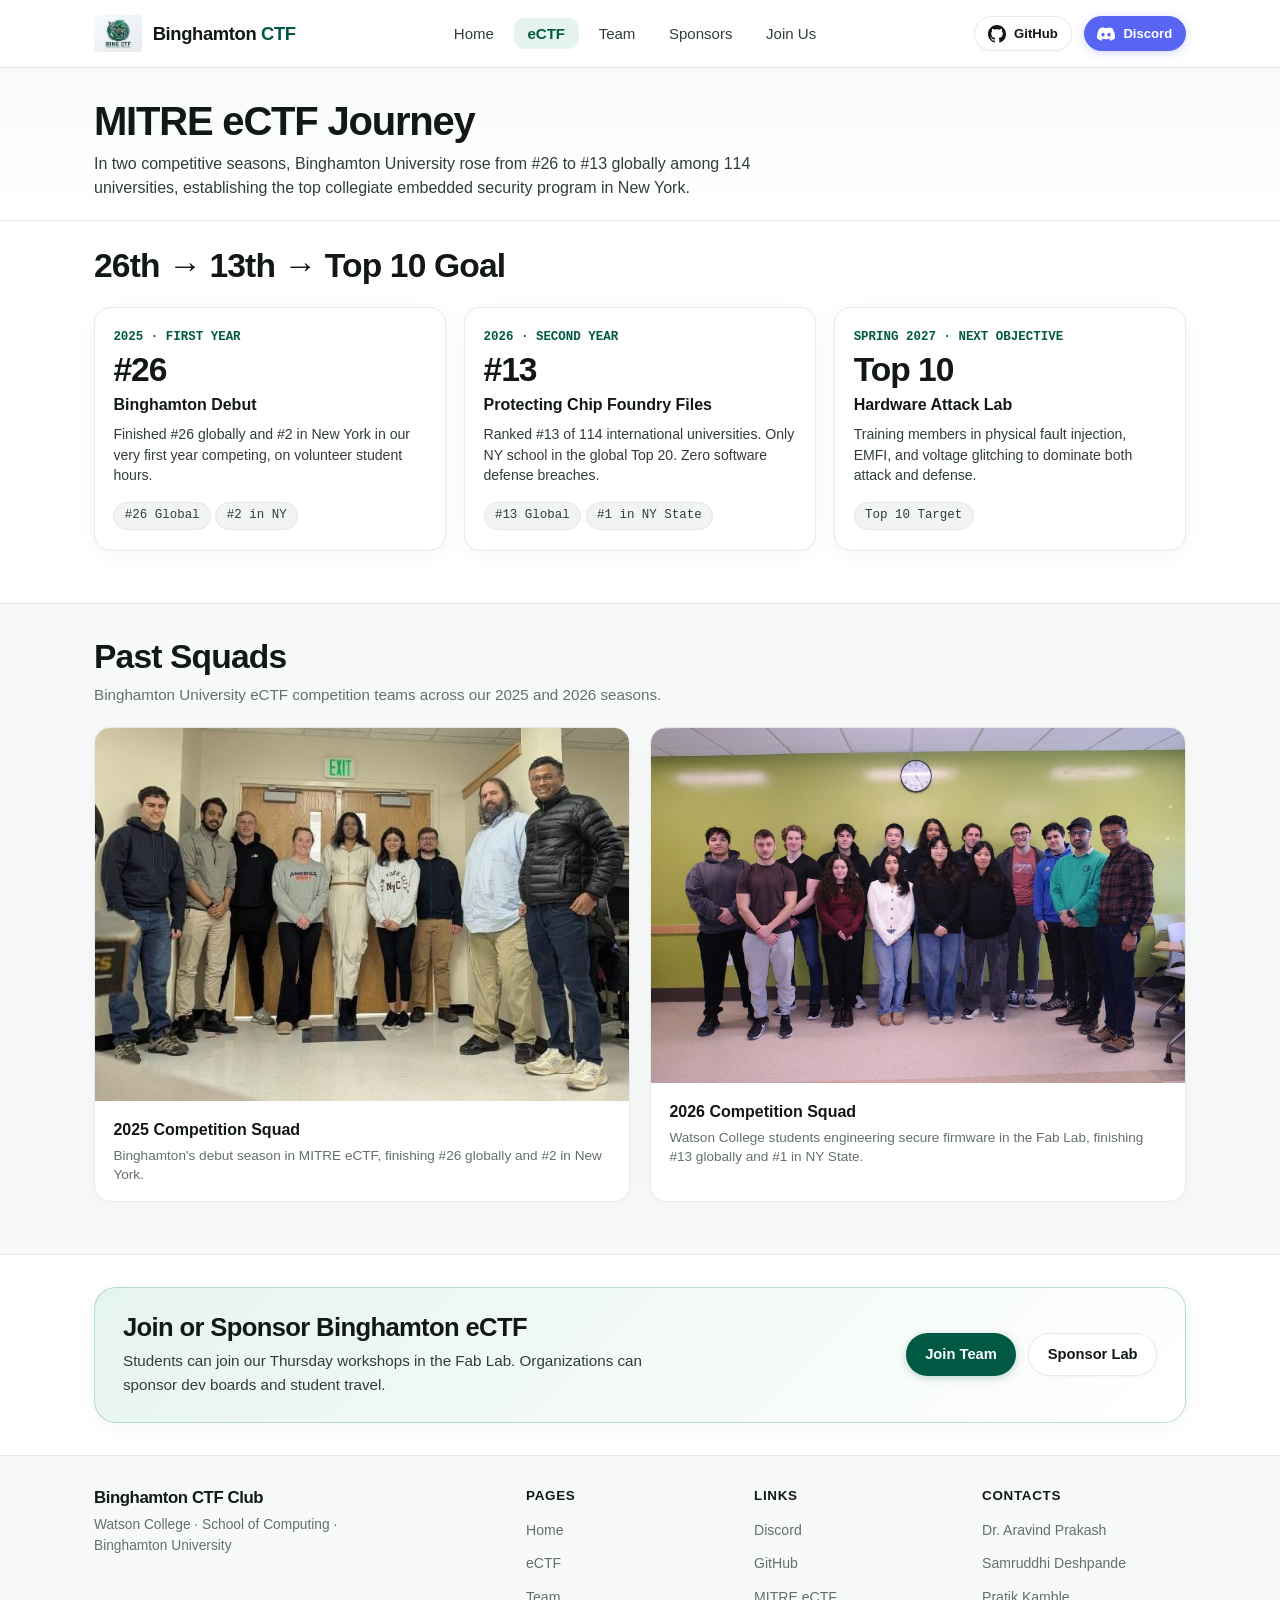
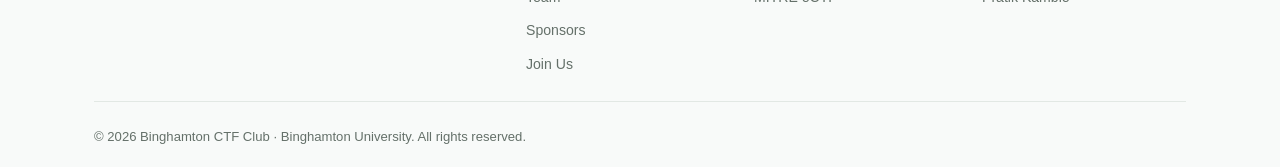
==== ectf.html @ 1cdfc24a "Refine mobile layout, unify neutral grey pill tags, highlight hero logo border, and remove highlight" ====
<!DOCTYPE html>
<html lang="en">
<head>
  <meta charset="UTF-8">
  <meta name="viewport" content="width=device-width, initial-scale=1.0, viewport-fit=cover">
  <title>eCTF Journey | Binghamton CTF Club</title>
  <meta name="description" content="Binghamton University's MITRE eCTF journey. Ranked #13 globally among 114 universities and #1 in NY State.">
  <meta name="keywords" content="eCTF, MITRE eCTF, Binghamton University, embedded security, hardware hacking, fault injection, Watson College">

  <!-- Open Graph -->
  <meta property="og:title" content="eCTF Journey | Binghamton CTF Club">
  <meta property="og:description" content="Ranked #13 globally among 114 universities in MITRE eCTF 2026. Hardware security, fault injection, and firmware defense.">
  <meta property="og:type" content="website">
  <meta property="og:url" content="https://bing-ctf.github.io/ectf.html">
  <meta property="og:image" content="https://bing-ctf.github.io/assets/images/ectf-team-2026.jpg">

  <!-- Favicon & Styles -->
  <link rel="icon" type="image/png" href="assets/images/logo.png">
  <link rel="stylesheet" href="assets/css/style.css">
  <link rel="stylesheet" href="assets/css/ectf.css">
</head>
<body>

  <!-- Navigation Header -->
  <header class="site-header" role="banner">
    <div class="container header-container">
      <a href="index.html" class="brand-link" aria-label="Binghamton CTF Club Home">
        <img src="assets/images/logo.png" alt="Binghamton CTF Logo" class="brand-logo">
        <span>Binghamton <span style="color:var(--bing-green)">CTF</span></span>
      </a>

      <nav aria-label="Main Navigation">
        <ul class="nav-links">
          <li><a href="index.html" class="nav-link">Home</a></li>
          <li><a href="ectf.html" class="nav-link active">eCTF</a></li>
          <li><a href="team.html" class="nav-link">Team</a></li>
          <li><a href="sponsors.html" class="nav-link">Sponsors</a></li>
          <li><a href="join.html" class="nav-link">Join Us</a></li>
        </ul>
      </nav>

      <div class="header-actions">
        <a href="https://github.com/bing-ctf" target="_blank" rel="noopener noreferrer" class="btn btn-secondary btn-sm" aria-label="GitHub Organization">
          <svg viewBox="0 0 16 16" fill="currentColor" aria-hidden="true"><path d="M8 0C3.58 0 0 3.58 0 8c0 3.54 2.29 6.53 5.47 7.59.4.07.55-.17.55-.38 0-.19-.01-.82-.01-1.49-2.01.37-2.53-.49-2.69-.94-.09-.23-.48-.94-.82-1.13-.28-.15-.68-.52-.01-.53.63-.01 1.08.58 1.23.82.72 1.21 1.87.87 2.33.66.07-.52.28-.87.51-1.07-1.78-.2-3.64-.89-3.64-3.95 0-.87.31-1.59.82-2.15-.08-.2-.36-1.02.08-2.12 0 0 .67-.21 2.2.82.64-.18 1.32-.27 2-.27.68 0 1.36.09 2 .27 1.53-1.04 2.2-.82 2.2-.82.44 1.1.16 1.92.08 2.12.51.56.82 1.27.82 2.15 0 3.07-1.87 3.75-3.65 3.95.29.25.54.73.54 1.48 0 1.07-.01 1.93-.01 2.2 0 .21.15.46.55.38A8.012 8.012 0 0 0 16 8c0-4.42-3.58-8-8-8z"/></svg>
          <span class="desktop-only">GitHub</span>
        </a>

        <a href="https://discord.gg/Rn5ER6Tw" target="_blank" rel="noopener noreferrer" class="btn btn-discord btn-sm">
          <svg viewBox="0 0 16 16" fill="currentColor" aria-hidden="true"><path d="M13.545 2.907a13.227 13.227 0 0 0-3.257-1.011.05.05 0 0 0-.052.025c-.141.25-.297.577-.406.833a12.19 12.19 0 0 0-3.658 0 8.258 8.258 0 0 0-.412-.833.051.051 0 0 0-.052-.025c-1.125.194-2.22.534-3.257 1.011a.041.041 0 0 0-.021.018C.356 6.024-.213 9.047.066 12.032c.001.014.01.028.021.037a13.276 13.276 0 0 0 3.995 2.02.05.05 0 0 0 .056-.019c.308-.42.582-.863.818-1.329a.05.05 0 0 0-.01-.059.051.051 0 0 0-.018-.011 8.875 8.875 0 0 1-1.248-.595.05.05 0 0 1-.02-.066.051.051 0 0 1 .015-.019c.084-.063.168-.129.248-.195a.05.05 0 0 1 .051-.007c2.619 1.196 5.454 1.196 8.041 0a.052.052 0 0 1 .053.007c.08.066.164.132.248.195a.051.051 0 0 1-.004.085 8.254 8.254 0 0 1-1.249.594.05.05 0 0 0-.03.03.052.052 0 0 0 .003.041c.24.465.515.909.817 1.329a.05.05 0 0 0 .056.019 13.235 13.235 0 0 0 4.001-2.02.049.049 0 0 0 .021-.037c.334-3.451-.559-6.449-2.366-9.106a.034.034 0 0 0-.02-.019Zm-8.198 7.307c-.789 0-1.438-.724-1.438-1.612 0-.889.637-1.613 1.438-1.613.807 0 1.45.73 1.438 1.613 0 .888-.637 1.612-1.438 1.612Zm5.316 0c-.788 0-1.438-.724-1.438-1.612 0-.889.637-1.613 1.438-1.613.807 0 1.451.73 1.438 1.613 0 .888-.631 1.612-1.438 1.612Z"/></svg>
          <span>Discord</span>
        </a>

        <button type="button" class="mobile-menu-btn" aria-label="Open menu" aria-expanded="false">
          <svg viewBox="0 0 24 24" fill="none" stroke="currentColor" stroke-width="2"><line x1="3" y1="12" x2="21" y2="12"></line><line x1="3" y1="6" x2="21" y2="6"></line><line x1="3" y1="18" x2="21" y2="18"></line></svg>
        </button>
      </div>
    </div>
  </header>

  <!-- Mobile Drawer -->
  <div class="mobile-drawer" role="dialog" aria-label="Mobile Navigation">
    <a href="index.html" class="nav-link">Home</a>
    <a href="ectf.html" class="nav-link active">eCTF</a>
    <a href="team.html" class="nav-link">Team</a>
    <a href="sponsors.html" class="nav-link">Sponsors</a>
    <a href="join.html" class="nav-link">Join Us</a>
    <hr style="border:none;border-top:1px solid var(--border-default);margin:0.5rem 0;">
    <a href="https://discord.gg/Rn5ER6Tw" target="_blank" rel="noopener noreferrer" class="btn btn-discord" style="width:100%">Join Our Discord</a>
    <a href="https://github.com/bing-ctf" target="_blank" rel="noopener noreferrer" class="btn btn-secondary" style="width:100%;margin-top:0.5rem">GitHub Organization</a>
  </div>

  <main id="main-content">
    <!-- Page Header -->
    <section class="page-header">
      <div class="container">
        <h1 class="page-title">MITRE eCTF Journey</h1>
        <p class="page-lead">
          In two competitive seasons, Binghamton University rose from #26 to #13 globally among 114 universities, establishing the top collegiate embedded security program in New York.
        </p>
      </div>
    </section>

    <!-- Progression Strip -->
    <!-- Progression Strip -->
    <section class="section" style="padding-top:0">
      <div class="container">
        <h2 class="section-title">26th &rarr; 13th &rarr; Top 10 Goal</h2>

        <div class="progression-grid">
          <div class="progression-card">
            <div class="progression-year">2025 · First Year</div>
            <div class="progression-rank">#26</div>
            <div class="progression-title">Binghamton Debut</div>
            <p class="progression-desc">
              Finished #26 globally and #2 in New York in our very first year competing, on volunteer student hours.
            </p>
            <div>
              <span class="tag tag-mono">#26 Global</span>
              <span class="tag tag-mono">#2 in NY</span>
            </div>
          </div>

          <div class="progression-card">
            <div class="progression-year">2026 · Second Year</div>
            <div class="progression-rank">#13</div>
            <div class="progression-title">Protecting Chip Foundry Files</div>
            <p class="progression-desc">
              Ranked #13 of 114 international universities. Only NY school in the global Top 20. Zero software defense breaches.
            </p>
            <div>
              <span class="tag tag-mono">#13 Global</span>
              <span class="tag tag-mono">#1 in NY State</span>
            </div>
          </div>

          <div class="progression-card">
            <div class="progression-year">Spring 2027 · Next Objective</div>
            <div class="progression-rank">Top 10</div>
            <div class="progression-title">Hardware Attack Lab</div>
            <p class="progression-desc">
              Training members in physical fault injection, EMFI, and voltage glitching to dominate both attack and defense.
            </p>
            <div>
              <span class="tag tag-mono">Top 10 Target</span>
            </div>
          </div>
        </div>
      </div>
    </section>

    <!-- Past Squads: Side-by-Side 2025 & 2026 Photography -->
    <section class="section section-alt">
      <div class="container">
        <div class="section-header">
          <h2 class="section-title">Past Squads</h2>
          <p class="section-desc">Binghamton University eCTF competition teams across our 2025 and 2026 seasons.</p>
        </div>

        <div class="media-grid">
          <div class="media-card">
            <img src="assets/images/ectf-team-2025.jpg" alt="Binghamton eCTF 2025 inaugural team" loading="lazy">
            <div class="media-card-caption">
              <div class="media-card-title">2025 Competition Squad</div>
              <div class="media-card-desc">Binghamton's debut season in MITRE eCTF, finishing #26 globally and #2 in New York.</div>
            </div>
          </div>

          <div class="media-card">
            <img src="assets/images/ectf-team-2026.jpg" alt="Binghamton eCTF 2026 team in the lab" loading="lazy">
            <div class="media-card-caption">
              <div class="media-card-title">2026 Competition Squad</div>
              <div class="media-card-desc">Watson College students engineering secure firmware in the Fab Lab, finishing #13 globally and #1 in NY State.</div>
            </div>
          </div>
        </div>
      </div>
    </section>

    <!-- Next Step CTA -->
    <section class="section">
      <div class="container">
        <div class="callout-banner">
          <div>
            <h3 style="font-size:1.6rem;margin-bottom:0.35rem">Join or Sponsor Binghamton eCTF</h3>
            <p style="max-width:560px;font-size:0.95rem;color:var(--text-secondary);margin:0">
              Students can join our Thursday workshops in the Fab Lab. Organizations can sponsor dev boards and student travel.
            </p>
          </div>
          <div style="display:flex;gap:0.75rem;flex-wrap:wrap">
            <a href="join.html" class="btn btn-primary">Join Team</a>
            <a href="sponsors.html" class="btn btn-secondary">Sponsor Lab</a>
          </div>
        </div>
      </div>
    </section>
  </main>

  <!-- Site Footer -->
  <footer class="site-footer">
    <div class="container">
      <div class="footer-grid">
        <div class="footer-brand">
          <h4>Binghamton CTF Club</h4>
          <p>Watson College · School of Computing · Binghamton University</p>
        </div>
        <div class="footer-col">
          <h5>Pages</h5>
          <ul class="footer-links">
            <li><a href="index.html" class="footer-link">Home</a></li>
            <li><a href="ectf.html" class="footer-link">eCTF</a></li>
            <li><a href="team.html" class="footer-link">Team</a></li>
            <li><a href="sponsors.html" class="footer-link">Sponsors</a></li>
            <li><a href="join.html" class="footer-link">Join Us</a></li>
          </ul>
        </div>
        <div class="footer-col">
          <h5>Links</h5>
          <ul class="footer-links">
            <li><a href="https://discord.gg/Rn5ER6Tw" target="_blank" rel="noopener noreferrer" class="footer-link">Discord</a></li>
            <li><a href="https://github.com/bing-ctf" target="_blank" rel="noopener noreferrer" class="footer-link">GitHub</a></li>
            <li><a href="https://ectf.mitre.org" target="_blank" rel="noopener noreferrer" class="footer-link">MITRE eCTF</a></li>
          </ul>
        </div>
        <div class="footer-col">
          <h5>Contacts</h5>
          <ul class="footer-links">
            <li><a href="mailto:aprakash@binghamton.edu" class="footer-link">Dr. Aravind Prakash</a></li>
            <li><a href="mailto:sdeshp11@binghamton.edu" class="footer-link">Samruddhi Deshpande</a></li>
            <li><a href="mailto:pkamble1@binghamton.edu" class="footer-link">Pratik Kamble</a></li>
          </ul>
        </div>
      </div>
      <div class="footer-bottom">
        <div>&copy; 2026 Binghamton CTF Club · Binghamton University. All rights reserved.</div>
      </div>
    </div>
  </footer>

  <script src="assets/js/main.js"></script>
</body>
</html>
---- assets/css/style.css ----
/* ==========================================================================
   Binghamton CTF Club - Design System
   Inspired by pratikkamble.com with Binghamton University Green Accents
   ========================================================================== */

:root {
  /* Surface colors (Light Mode) */
  --surface-base: #ffffff;
  --surface-subtle: #f8faf9;
  --surface-muted: #f1f4f2;
  --surface-card: #ffffff;
  --surface-hover: #f3f6f4;
  --surface-code: #f6f8fa;

  /* Typography */
  --text-primary: #121815;
  --text-secondary: #323d38;
  --text-muted: #647069;
  --text-subtle: #8a968f;
  --text-inverse: #ffffff;

  /* Borders */
  --border-default: #e2e8e4;
  --border-card: #e5ece7;
  --border-strong: #c2cec7;

  /* Brand Accents */
  --bing-green: #005A43;        /* Official Binghamton University Green */
  --bing-green-dark: #004332;
  --bing-green-light: #008763;
  --bing-green-subtle: #e6f4ee;
  --accent-emerald: #10b981;
  --accent-gold: #b7791f;
  --accent-gold-subtle: #fef8ee;
  --accent-blue: #0969da;
  --accent-blue-subtle: #eff6ff;
  --accent-purple: #7928ca;
  --accent-red: #cf222e;
  --accent-red-subtle: #ffebe9;

  /* Discord Brand */
  --discord-brand: #5865F2;
  --discord-hover: #4752c4;

  /* Shadows */
  --shadow-sm: 0 1px 3px rgba(0, 0, 0, 0.04);
  --shadow-card: 0 4px 20px rgba(0, 45, 30, 0.04);
  --shadow-card-hover: 0 12px 32px rgba(0, 45, 30, 0.08);
  --shadow-nav: 0 2px 14px rgba(0, 0, 0, 0.04);

  /* Fonts */
  --font-sans: -apple-system, BlinkMacSystemFont, "SF Pro Text", "SF Pro Display", "Helvetica Neue", Helvetica, Arial, sans-serif;
  --font-mono: "SFMono-Regular", "SF Mono", Menlo, Monaco, Consolas, "Liberation Mono", monospace;

  /* Layout */
  --container-max: 1140px;
  --nav-height: 68px;
  --radius-sm: 6px;
  --radius-md: 10px;
  --radius-lg: 16px;
  --radius-xl: 22px;
  --radius-pill: 9999px;

  /* Transitions */
  --transition-fast: 0.15s ease;
  --transition-normal: 0.25s cubic-bezier(0.16, 1, 0.3, 1);
}


/* ==========================================================================
   Base Styles & Reset
   ========================================================================== */
*, *::before, *::after {
  box-sizing: border-box;
  margin: 0;
  padding: 0;
}

html {
  font-family: var(--font-sans);
  color: var(--text-primary);
  background-color: var(--surface-base);
  line-height: 1.6;
  -webkit-font-smoothing: antialiased;
  -moz-osx-font-smoothing: grayscale;
  scroll-behavior: smooth;
  text-rendering: optimizeLegibility;
}

body {
  min-height: 100vh;
  display: flex;
  flex-direction: column;
  background-color: var(--surface-base);
  color: var(--text-primary);
  overflow-x: hidden;
  transition: background-color var(--transition-normal), color var(--transition-normal);
}

a {
  color: var(--bing-green);
  text-decoration: none;
  transition: color var(--transition-fast), opacity var(--transition-fast);
}

a:hover {
  color: var(--bing-green-light);
}

img {
  max-width: 100%;
  height: auto;
  display: block;
}

h1, h2, h3, h4, h5, h6 {
  color: var(--text-primary);
  font-weight: 700;
  line-height: 1.25;
  letter-spacing: -0.025em;
}

p {
  color: var(--text-secondary);
}

code, pre {
  font-family: var(--font-mono);
}

.container {
  width: 100%;
  max-width: var(--container-max);
  margin-left: auto;
  margin-right: auto;
  padding-left: 1.5rem;
  padding-right: 1.5rem;
}

/* ==========================================================================
   Header & Navigation
   ========================================================================== */
.site-header {
  position: sticky;
  top: 0;
  z-index: 100;
  height: var(--nav-height);
  background-color: rgba(255, 255, 255, 0.88);
  backdrop-filter: saturate(180%) blur(16px);
  -webkit-backdrop-filter: saturate(180%) blur(16px);
  border-bottom: 1px solid var(--border-default);
  transition: background-color var(--transition-normal), border-color var(--transition-normal);
}

.header-container {
  height: 100%;
  display: flex;
  align-items: center;
  justify-content: space-between;
  gap: 1.5rem;
}

.brand-link {
  display: inline-flex;
  align-items: center;
  gap: 0.65rem;
  font-weight: 700;
  font-size: 1.15rem;
  color: var(--text-primary);
  letter-spacing: -0.02em;
}

.brand-link:hover {
  color: var(--bing-green);
}

.brand-logo {
  height: 38px;
  width: auto;
  object-fit: contain;
  border-radius: 4px;
}

.brand-badge {
  display: inline-block;
  padding: 0.15rem 0.5rem;
  font-size: 0.72rem;
  font-family: var(--font-mono);
  font-weight: 600;
  background: var(--bing-green-subtle);
  color: var(--bing-green);
  border-radius: var(--radius-pill);
  border: 1px solid rgba(0, 135, 99, 0.2);
}

.nav-links {
  display: flex;
  align-items: center;
  list-style: none;
  gap: 0.4rem;
}

.nav-link {
  padding: 0.45rem 0.85rem;
  color: var(--text-secondary);
  font-weight: 500;
  font-size: 0.94rem;
  border-radius: var(--radius-md);
  transition: color var(--transition-fast), background-color var(--transition-fast);
}

.nav-link:hover {
  color: var(--text-primary);
  background-color: var(--surface-hover);
}

.nav-link.active {
  color: var(--bing-green);
  background-color: var(--bing-green-subtle);
  font-weight: 600;
}

.header-actions {
  display: flex;
  align-items: center;
  gap: 0.75rem;
}


/* Mobile Menu Button */
.mobile-menu-btn {
  display: none;
  background: transparent;
  border: 1px solid var(--border-default);
  color: var(--text-primary);
  width: 38px;
  height: 38px;
  border-radius: var(--radius-md);
  align-items: center;
  justify-content: center;
  cursor: pointer;
}

.mobile-menu-btn svg {
  width: 20px;
  height: 20px;
}

/* Mobile Drawer */
.mobile-drawer {
  display: none;
  position: fixed;
  top: var(--nav-height);
  left: 0;
  right: 0;
  bottom: 0;
  background-color: var(--surface-base);
  border-top: 1px solid var(--border-default);
  padding: 1.5rem;
  z-index: 99;
  flex-direction: column;
  gap: 0.5rem;
  overflow-y: auto;
}

.mobile-drawer.is-open {
  display: flex;
}

.mobile-drawer .nav-link {
  font-size: 1.1rem;
  padding: 0.75rem 1rem;
}

/* ==========================================================================
   Pills & Buttons
   ========================================================================== */
.btn {
  display: inline-flex;
  align-items: center;
  justify-content: center;
  gap: 0.5rem;
  padding: 0.55rem 1.15rem;
  font-size: 0.92rem;
  font-weight: 600;
  border-radius: var(--radius-pill);
  border: 1px solid transparent;
  cursor: pointer;
  text-decoration: none;
  transition: all var(--transition-fast);
  white-space: nowrap;
}

.btn svg {
  width: 18px;
  height: 18px;
  flex-shrink: 0;
}

.btn-primary {
  background-color: var(--bing-green);
  color: #ffffff !important;
  box-shadow: 0 2px 8px rgba(0, 90, 67, 0.25);
}

.btn-primary:hover {
  background-color: var(--bing-green-light);
  transform: translateY(-1px);
  box-shadow: 0 4px 12px rgba(0, 90, 67, 0.35);
}

.btn-secondary {
  background-color: var(--surface-card);
  color: var(--text-primary) !important;
  border-color: var(--border-card);
  box-shadow: var(--shadow-sm);
}

.btn-secondary:hover {
  background-color: var(--surface-hover);
  border-color: var(--border-strong);
  transform: translateY(-1px);
}

.btn-discord {
  background-color: var(--discord-brand);
  color: #ffffff !important;
  border-color: var(--discord-brand);
  box-shadow: 0 2px 10px rgba(88, 101, 242, 0.25);
}

.btn-discord:hover {
  background-color: var(--discord-hover);
  transform: translateY(-1px);
  box-shadow: 0 4px 16px rgba(88, 101, 242, 0.4);
}

.btn-github {
  background-color: var(--surface-card);
  color: var(--text-primary) !important;
  border-color: var(--border-card);
}

.btn-github:hover {
  background-color: var(--surface-hover);
  border-color: var(--border-strong);
}

.btn-sm {
  padding: 0.35rem 0.8rem;
  font-size: 0.82rem;
}

/* ==========================================================================
   Tags & Badges
   ========================================================================== */
.tag {
  display: inline-flex;
  align-items: center;
  gap: 0.35rem;
  padding: 0.2rem 0.65rem;
  font-size: 0.78rem;
  font-family: var(--font-mono);
  font-weight: 500;
  border-radius: var(--radius-pill);
  border: 1px solid var(--border-default);
  background: var(--surface-muted);
  color: var(--text-secondary);
}

.tag-mono {
  background: var(--surface-muted);
  color: var(--text-secondary);
  border-color: var(--border-default);
}

.tag-green {
  background: var(--bing-green-subtle);
  color: var(--bing-green);
  border-color: rgba(0, 135, 99, 0.25);
  font-weight: 600;
}

.tag-gold {
  background: var(--accent-gold-subtle);
  color: var(--accent-gold);
  border-color: rgba(183, 121, 31, 0.25);
  font-weight: 600;
}

.tag-blue {
  background: var(--accent-blue-subtle);
  color: var(--accent-blue);
  border-color: rgba(9, 105, 218, 0.25);
}

/* ==========================================================================
   Split Hero Section with Photo Card
   ========================================================================== */
.hero {
  padding: 2.25rem 0 1.5rem;
  position: relative;
}

.hero-centered {
  padding: 2.5rem 0 1.75rem;
  text-align: center;
}

.hero-content-center {
  max-width: 760px;
  margin-left: auto;
  margin-right: auto;
  margin-bottom: 2rem;
  display: flex;
  flex-direction: column;
  align-items: center;
  text-align: center;
}

.hero-content-center .hero-title {
  margin-bottom: 0.75rem;
}

.hero-content-center .hero-subtitle {
  max-width: 640px;
  margin-left: auto;
  margin-right: auto;
  margin-bottom: 1.25rem;
}

.hero-cta-center {
  justify-content: center;
  margin-bottom: 1rem;
}

.hero-meeting-pill {
  display: inline-flex;
  align-items: center;
  gap: 0.4rem;
  font-size: 0.86rem;
  color: var(--text-secondary);
  background-color: var(--surface-card);
  border: 1px solid var(--border-card);
  padding: 0.35rem 1rem;
  border-radius: var(--radius-pill);
  box-shadow: var(--shadow-sm);
}

/* Symmetrical Hero Trio: #13 | Logo | #1 */
.hero-trio-grid {
  display: grid;
  grid-template-columns: 1fr 240px 1fr;
  gap: 1.25rem;
  align-items: stretch;
  max-width: 900px;
  margin: 0 auto;
}

.hero-center-logo-card {
  background: linear-gradient(180deg, var(--bing-green-subtle) 0%, var(--surface-card) 65%);
  border: 2px solid var(--bing-green);
  border-radius: var(--radius-lg);
  box-shadow: 0 4px 18px rgba(0, 90, 67, 0.12);
  padding: 1.25rem 1rem;
  display: flex;
  align-items: center;
  justify-content: center;
  transition: transform var(--transition-fast), border-color var(--transition-fast), box-shadow var(--transition-fast);
}

.hero-center-logo-card:hover {
  transform: translateY(-2px);
  border-color: var(--bing-green-dark);
  box-shadow: 0 6px 22px rgba(0, 90, 67, 0.18);
}

.hero-center-logo {
  max-width: 175px;
  max-height: 145px;
  width: auto;
  height: auto;
  object-fit: contain;
  filter: drop-shadow(0 4px 12px rgba(0, 45, 30, 0.08));
}

.hero-split {
  display: grid;
  grid-template-columns: 1.15fr 0.85fr;
  gap: 2rem;
  align-items: center;
}

.hero-eyebrow {
  display: inline-flex;
  align-items: center;
  gap: 0.5rem;
  padding: 0.25rem 0.75rem;
  border-radius: var(--radius-pill);
  background-color: var(--bing-green-subtle);
  color: var(--bing-green);
  font-size: 0.82rem;
  font-weight: 600;
  border: 1px solid rgba(0, 135, 99, 0.25);
  margin-bottom: 0.85rem;
}

.hero-title {
  font-size: clamp(2.1rem, 5vw, 3.2rem);
  font-weight: 800;
  line-height: 1.12;
  letter-spacing: -0.035em;
  color: var(--text-primary);
  margin-bottom: 0.75rem;
}

.hero-title .highlight-green {
  color: var(--bing-green);
}

.hero-subtitle {
  font-size: clamp(0.98rem, 1.6vw, 1.12rem);
  color: var(--text-secondary);
  line-height: 1.5;
  margin-bottom: 1.25rem;
}

.hero-cta-group {
  display: flex;
  flex-wrap: wrap;
  gap: 0.65rem;
  margin-bottom: 1.25rem;
}

/* Hero Photo / Logo Card */
.hero-photo-card,
.hero-logo-card {
  position: relative;
  border-radius: var(--radius-xl);
  overflow: hidden;
  box-shadow: var(--shadow-card-hover);
  border: 1px solid var(--border-card);
  background-color: var(--surface-card);
  transition: transform var(--transition-fast), border-color var(--transition-fast);
}

.hero-photo-card:hover,
.hero-logo-card:hover {
  transform: translateY(-3px);
  border-color: var(--bing-green);
}

.hero-logo-card {
  background: linear-gradient(180deg, var(--surface-subtle) 0%, var(--surface-card) 100%);
  padding: 2.5rem 2rem;
  text-align: center;
  display: flex;
  flex-direction: column;
  align-items: center;
  justify-content: center;
  min-height: 260px;
}

.hero-club-logo {
  max-width: 250px;
  max-height: 250px;
  width: auto;
  height: auto;
  object-fit: contain;
  margin: 0;
  filter: drop-shadow(0 8px 18px rgba(0, 45, 30, 0.08));
}

.hero-photo-card img {
  width: 100%;
  height: 320px;
  object-fit: cover;
  object-position: center 25%;
}

.hero-photo-caption {
  padding: 1rem 1.25rem;
  background: var(--surface-card);
  border-top: 1px solid var(--border-default);
}

.hero-photo-badge {
  position: absolute;
  top: 12px;
  right: 12px;
  background: rgba(0, 90, 67, 0.92);
  color: #ffffff;
  padding: 0.25rem 0.7rem;
  border-radius: var(--radius-pill);
  font-size: 0.76rem;
  font-weight: 700;
  backdrop-filter: blur(8px);
  box-shadow: 0 4px 12px rgba(0, 0, 0, 0.25);
}

/* ==========================================================================
   Stat Counters Strip
   ========================================================================== */
.stats-strip {
  display: grid;
  grid-template-columns: repeat(4, 1fr);
  gap: 1rem;
  margin-top: 0.75rem;
  margin-bottom: 1.75rem;
}

.stats-strip.stats-strip-duo {
  grid-template-columns: repeat(2, 1fr);
  max-width: 680px;
  margin-left: auto;
  margin-right: auto;
}

@media (max-width: 600px) {
  .stats-strip.stats-strip-duo {
    grid-template-columns: 1fr;
  }
}

.stat-card {
  padding: 1rem 0.85rem;
  background-color: var(--surface-card);
  border: 1px solid var(--border-card);
  border-radius: var(--radius-lg);
  box-shadow: var(--shadow-card);
  text-align: center;
  transition: transform var(--transition-fast), border-color var(--transition-fast);
  display: flex;
  flex-direction: column;
  justify-content: center;
  align-items: center;
}

.stat-card:hover {
  transform: translateY(-2px);
  border-color: var(--border-strong);
}

.stat-card.stat-featured {
  border: 2px solid var(--bing-green);
  background: linear-gradient(180deg, var(--bing-green-subtle) 0%, var(--surface-card) 65%);
  box-shadow: 0 4px 18px rgba(0, 90, 67, 0.12);
}

.stat-pill {
  display: inline-block;
  font-size: 0.68rem;
  font-family: var(--font-mono);
  font-weight: 700;
  text-transform: uppercase;
  letter-spacing: 0.05em;
  background-color: var(--bing-green);
  color: #ffffff;
  padding: 0.15rem 0.55rem;
  border-radius: var(--radius-pill);
  margin-bottom: 0.4rem;
}

.stat-number {
  font-size: 2.1rem;
  font-weight: 800;
  letter-spacing: -0.03em;
  color: var(--bing-green);
  line-height: 1.1;
  margin-bottom: 0.2rem;
}

.stat-card.stat-featured .stat-number {
  font-size: 2.35rem;
  color: var(--bing-green-dark);
}

.stat-label {
  font-size: 0.85rem;
  font-weight: 600;
  color: var(--text-primary);
  margin-bottom: 0.1rem;
}

.stat-desc {
  font-size: 0.74rem;
  color: var(--text-muted);
}

/* ==========================================================================
   Homepage Visual Story Gallery
   ========================================================================== */
.home-gallery-grid {
  display: grid;
  grid-template-columns: 1.25fr 1fr;
  gap: 1.25rem;
  margin: 1.25rem 0;
}

.gallery-card {
  background-color: var(--surface-card);
  border: 1px solid var(--border-card);
  border-radius: var(--radius-lg);
  overflow: hidden;
  box-shadow: var(--shadow-card);
  display: flex;
  flex-direction: column;
  transition: transform var(--transition-fast), border-color var(--transition-fast);
}

.gallery-card:hover {
  transform: translateY(-2px);
  border-color: var(--border-strong);
}

.gallery-card img {
  width: 100%;
  height: 270px;
  object-fit: cover;
  background-color: var(--surface-muted);
}

.gallery-card-content {
  padding: 1.25rem 1.5rem;
}

.gallery-card-title {
  font-size: 1.1rem;
  font-weight: 700;
  margin-bottom: 0.25rem;
}

.gallery-card-desc {
  font-size: 0.88rem;
  color: var(--text-muted);
  line-height: 1.45;
}

/* ==========================================================================
   Section Headers & Cards
   ========================================================================== */
.section {
  padding: 2rem 0;
}

.section-alt {
  background-color: var(--surface-subtle);
  border-top: 1px solid var(--border-default);
  border-bottom: 1px solid var(--border-default);
}

.section-header {
  margin-bottom: 1.25rem;
}

.section-eyebrow {
  font-family: var(--font-mono);
  font-size: 0.78rem;
  font-weight: 600;
  text-transform: uppercase;
  letter-spacing: 0.08em;
  color: var(--bing-green);
  margin-bottom: 0.35rem;
}

.section-title {
  font-size: clamp(1.6rem, 3.5vw, 2.1rem);
  font-weight: 700;
  letter-spacing: -0.025em;
  color: var(--text-primary);
  margin-bottom: 0.4rem;
}

.section-desc {
  font-size: 0.95rem;
  color: var(--text-muted);
  max-width: 640px;
  line-height: 1.5;
}

.card-grid {
  display: grid;
  grid-template-columns: repeat(auto-fit, minmax(260px, 1fr));
  gap: 1.15rem;
}

.four-col-grid,
.practice-grid {
  grid-template-columns: repeat(4, 1fr);
  gap: 1rem;
}

@media (max-width: 960px) {
  .four-col-grid,
  .practice-grid {
    grid-template-columns: repeat(2, 1fr);
  }
}

@media (max-width: 540px) {
  .four-col-grid,
  .practice-grid {
    grid-template-columns: 1fr;
  }
}

.student-quote {
  font-size: 0.84rem;
  font-style: italic;
  color: var(--text-secondary);
  line-height: 1.45;
  margin-top: 0.75rem;
  padding-top: 0.75rem;
  border-top: 1px solid var(--border-default);
}

.card {
  background-color: var(--surface-card);
  border: 1px solid var(--border-card);
  border-radius: var(--radius-lg);
  padding: 1.25rem;
  box-shadow: var(--shadow-card);
  transition: transform var(--transition-fast), border-color var(--transition-fast);
  display: flex;
  flex-direction: column;
}

.card:hover {
  transform: translateY(-2px);
  border-color: var(--border-strong);
}

.card-icon {
  width: 36px;
  height: 36px;
  border-radius: var(--radius-md);
  background-color: var(--bing-green-subtle);
  color: var(--bing-green);
  display: inline-flex;
  align-items: center;
  justify-content: center;
  margin-bottom: 0.75rem;
}

.card-icon svg {
  width: 18px;
  height: 18px;
}

.card-title {
  font-size: 1.1rem;
  font-weight: 700;
  letter-spacing: -0.015em;
  color: var(--text-primary);
  margin-bottom: 0.35rem;
}

.card-body {
  font-size: 0.9rem;
  color: var(--text-secondary);
  line-height: 1.48;
  margin-bottom: 0.85rem;
  flex-grow: 1;
}

.card-footer {
  display: flex;
  align-items: center;
  justify-content: space-between;
  gap: 0.5rem;
  padding-top: 0.75rem;
  border-top: 1px solid var(--border-default);
}

/* Callout Banner */
.callout-banner {
  background: linear-gradient(135deg, var(--bing-green-subtle) 0%, var(--surface-card) 100%);
  border: 1px solid rgba(0, 135, 99, 0.25);
  border-radius: var(--radius-xl);
  padding: 1.5rem 1.75rem;
  display: flex;
  flex-direction: column;
  gap: 1.25rem;
  box-shadow: var(--shadow-card);
}

@media (min-width: 768px) {
  .callout-banner {
    flex-direction: row;
    align-items: center;
    justify-content: space-between;
  }
}

/* ==========================================================================
   Meeting Card Feature
   ========================================================================== */
.meeting-banner {
  background-color: var(--surface-card);
  border: 2px solid var(--bing-green);
  border-radius: var(--radius-xl);
  padding: 1.5rem;
  display: grid;
  grid-template-columns: 1fr auto;
  gap: 1.5rem;
  align-items: center;
  box-shadow: var(--shadow-card);
  margin: 1rem 0;
}

.meeting-info h3 {
  font-size: 1.35rem;
  margin-bottom: 0.35rem;
}

.meeting-meta {
  display: flex;
  flex-wrap: wrap;
  gap: 0.65rem;
  margin-top: 0.75rem;
}

.meeting-badge {
  display: inline-flex;
  align-items: center;
  gap: 0.4rem;
  padding: 0.3rem 0.65rem;
  background-color: var(--surface-muted);
  border-radius: var(--radius-md);
  font-size: 0.84rem;
  font-weight: 600;
  color: var(--text-primary);
}

.meeting-badge svg {
  width: 15px;
  height: 15px;
  color: var(--bing-green);
}

/* ==========================================================================
   Footer
   ========================================================================== */
.site-footer {
  margin-top: auto;
  background-color: var(--surface-subtle);
  border-top: 1px solid var(--border-default);
  padding: 2rem 0 1.25rem;
}

.footer-grid {
  display: grid;
  grid-template-columns: 2fr 1fr 1fr 1fr;
  gap: 1.5rem;
  margin-bottom: 1.5rem;
}

.footer-brand h4 {
  font-size: 1.05rem;
  margin-bottom: 0.4rem;
}

.footer-brand p {
  font-size: 0.86rem;
  color: var(--text-muted);
  line-height: 1.5;
  max-width: 300px;
}

.footer-col h5 {
  font-size: 0.84rem;
  font-weight: 700;
  text-transform: uppercase;
  letter-spacing: 0.05em;
  color: var(--text-primary);
  margin-bottom: 0.75rem;
}

.footer-links {
  list-style: none;
  display: flex;
  flex-direction: column;
  gap: 0.5rem;
}

.footer-link {
  font-size: 0.88rem;
  color: var(--text-muted);
}

.footer-link:hover {
  color: var(--bing-green);
}

.footer-bottom {
  display: flex;
  flex-wrap: wrap;
  align-items: center;
  justify-content: space-between;
  gap: 1rem;
  padding-top: 1.5rem;
  border-top: 1px solid var(--border-default);
  font-size: 0.82rem;
  color: var(--text-muted);
}

.footer-socials {
  display: flex;
  align-items: center;
  gap: 0.75rem;
}

.footer-social-link {
  color: var(--text-muted);
  padding: 0.35rem;
  display: inline-flex;
}

.footer-social-link:hover {
  color: var(--text-primary);
}

.footer-social-link svg {
  width: 18px;
  height: 18px;
}

/* ==========================================================================
   Responsive Breakpoints
   ========================================================================== */
@media (max-width: 900px) {
  .hero-split {
    grid-template-columns: 1fr;
  }

  .home-gallery-grid {
    grid-template-columns: 1fr;
  }

  .stats-strip {
    grid-template-columns: repeat(2, 1fr);
  }

  .footer-grid {
    grid-template-columns: 1fr 1fr;
  }
}

@media (max-width: 768px) {
  .nav-links {
    display: none;
  }

  .mobile-menu-btn {
    display: inline-flex;
  }

  .hero-trio-grid {
    grid-template-columns: 1fr;
    max-width: 380px;
    margin: 0 auto;
    gap: 1rem;
  }

  .hero-center-logo-card {
    order: -1;
    min-height: 170px;
  }

  .meeting-banner {
    grid-template-columns: 1fr;
  }
}

@media (max-width: 600px) {
  .container {
    padding-left: 1rem;
    padding-right: 1rem;
  }

  .hero-trio-grid {
    max-width: 100%;
  }

  .hero-title {
    font-size: clamp(1.85rem, 6.5vw, 2.6rem);
  }
}

@media (max-width: 520px) {
  .stats-strip {
    grid-template-columns: 1fr;
  }

  .footer-grid {
    grid-template-columns: 1fr;
  }

  .hero-cta-group .btn {
    width: 100%;
  }
}
---- assets/css/ectf.css ----
/* ==========================================================================
   Binghamton CTF Club - Specialized Components (eCTF, Sponsors, Team, Join)
   ========================================================================== */

/* Page Header */
.page-header {
  padding: 1.75rem 0 1.25rem;
  border-bottom: 1px solid var(--border-default);
  margin-bottom: 1.5rem;
  background: linear-gradient(180deg, var(--surface-subtle) 0%, var(--surface-base) 100%);
}

.page-header .page-title {
  font-size: clamp(1.85rem, 4vw, 2.5rem);
  font-weight: 800;
  letter-spacing: -0.03em;
  margin-bottom: 0.4rem;
}

.page-header .page-lead {
  font-size: 1rem;
  color: var(--text-secondary);
  max-width: 680px;
  line-height: 1.5;
}

/* ==========================================================================
   eCTF Showcase & Progression
   ========================================================================== */
.progression-grid {
  display: grid;
  grid-template-columns: repeat(3, 1fr);
  gap: 1.15rem;
  margin: 1.25rem 0;
}

.progression-card {
  background-color: var(--surface-card);
  border: 1px solid var(--border-card);
  border-radius: var(--radius-lg);
  padding: 1.25rem 1.15rem;
  box-shadow: var(--shadow-card);
  display: flex;
  flex-direction: column;
}



.progression-year {
  font-family: var(--font-mono);
  font-size: 0.78rem;
  font-weight: 700;
  color: var(--bing-green);
  text-transform: uppercase;
  margin-bottom: 0.25rem;
}

.progression-rank {
  font-size: 2.1rem;
  font-weight: 800;
  letter-spacing: -0.03em;
  line-height: 1.1;
  color: var(--text-primary);
  margin-bottom: 0.2rem;
}



.progression-title {
  font-size: 1rem;
  font-weight: 700;
  margin-bottom: 0.35rem;
}

.progression-desc {
  font-size: 0.88rem;
  color: var(--text-secondary);
  line-height: 1.48;
  margin-bottom: 0.85rem;
  flex-grow: 1;
}

/* Image Showcase Grid */
.media-grid {
  display: grid;
  grid-template-columns: repeat(2, 1fr);
  gap: 1.25rem;
  margin: 1.25rem 0;
}

.media-card {
  background-color: var(--surface-card);
  border: 1px solid var(--border-card);
  border-radius: var(--radius-lg);
  overflow: hidden;
  box-shadow: var(--shadow-card);
  display: flex;
  flex-direction: column;
}

.media-card img {
  width: 100%;
  height: auto;
  max-height: 440px;
  object-fit: contain;
  background-color: var(--surface-muted);
  display: block;
}

.media-card-caption {
  padding: 1rem 1.15rem;
}

.media-card-title {
  font-size: 1rem;
  font-weight: 700;
  margin-bottom: 0.2rem;
}

.media-card-desc {
  font-size: 0.85rem;
  color: var(--text-muted);
  line-height: 1.42;
}

/* Quote Callout */
.story-quote-card {
  background-color: var(--surface-card);
  border-left: 4px solid var(--bing-green);
  border-top: 1px solid var(--border-card);
  border-right: 1px solid var(--border-card);
  border-bottom: 1px solid var(--border-card);
  border-radius: 0 var(--radius-lg) var(--radius-lg) 0;
  padding: 1.15rem 1.35rem;
  margin: 1.25rem 0;
  box-shadow: var(--shadow-card);
}

.story-quote-card blockquote {
  font-size: 0.98rem;
  font-style: italic;
  color: var(--text-primary);
  line-height: 1.5;
  margin-bottom: 0.4rem;
}

.story-quote-card cite {
  font-style: normal;
  font-size: 0.84rem;
  font-weight: 600;
  color: var(--bing-green);
  display: block;
}

.story-quote-card cite span {
  font-weight: 400;
  color: var(--text-muted);
}

/* ==========================================================================
   Sponsorship Packages & Fund Breakdown
   ========================================================================== */
.funds-grid {
  display: grid;
  grid-template-columns: repeat(4, 1fr);
  gap: 1.15rem;
  margin: 1.25rem 0 2rem;
}

@media (max-width: 960px) {
  .funds-grid {
    grid-template-columns: repeat(2, 1fr);
  }
}

@media (max-width: 540px) {
  .funds-grid {
    grid-template-columns: 1fr;
  }
}

.fund-card {
  background-color: var(--surface-card);
  border: 1px solid var(--border-card);
  border-radius: var(--radius-lg);
  padding: 1.25rem;
  box-shadow: var(--shadow-card);
  display: flex;
  flex-direction: column;
}

.fund-card-icon {
  width: 38px;
  height: 38px;
  border-radius: var(--radius-md);
  background-color: var(--bing-green-subtle);
  color: var(--bing-green);
  display: inline-flex;
  align-items: center;
  justify-content: center;
  margin-bottom: 0.75rem;
}

.fund-card-title {
  font-size: 1.05rem;
  font-weight: 700;
  color: var(--text-primary);
  margin-bottom: 0.35rem;
}

.fund-card-desc {
  font-size: 0.86rem;
  color: var(--text-secondary);
  line-height: 1.45;
}

.tiers-grid {
  display: grid;
  grid-template-columns: repeat(auto-fit, minmax(280px, 1fr));
  gap: 1.25rem;
  margin: 1.5rem 0;
  align-items: stretch;
}

.tier-card {
  background-color: var(--surface-card);
  border: 1px solid var(--border-card);
  border-radius: var(--radius-xl);
  padding: 1.4rem 1.25rem;
  box-shadow: var(--shadow-card);
  display: flex;
  flex-direction: column;
  position: relative;
  transition: transform var(--transition-fast), border-color var(--transition-fast);
}

.tier-card:hover {
  transform: translateY(-2px);
  border-color: var(--border-strong);
}



.tier-badge {
  font-family: var(--font-mono);
  font-size: 0.72rem;
  font-weight: 700;
  text-transform: uppercase;
  letter-spacing: 0.05em;
  padding: 0.2rem 0.6rem;
  border-radius: var(--radius-pill);
  display: inline-block;
  margin-bottom: 0.5rem;
  width: fit-content;
}

.badge-bronze { background: #fdf2e9; color: #b45309; border: 1px solid rgba(180, 83, 9, 0.25); }
.badge-silver { background: #f1f5f9; color: #475569; border: 1px solid rgba(71, 85, 105, 0.25); }
.badge-gold { background: #fefce8; color: #a16207; border: 1px solid rgba(161, 98, 7, 0.25); }
.badge-platinum { background: #f0fdf4; color: #15803d; border: 1px solid rgba(21, 128, 61, 0.25); }

.tier-name {
  font-size: 1.25rem;
  font-weight: 700;
  color: var(--text-primary);
  margin-bottom: 0.2rem;
}

.tier-price {
  font-size: 2rem;
  font-weight: 800;
  color: var(--bing-green);
  letter-spacing: -0.03em;
  line-height: 1.1;
  margin-bottom: 0.4rem;
}

.tier-funds-callout {
  background-color: var(--surface-subtle);
  border: 1px solid var(--border-default);
  border-radius: var(--radius-sm);
  padding: 0.65rem 0.75rem;
  margin-bottom: 1rem;
  font-size: 0.82rem;
  line-height: 1.4;
}

.tier-funds-label {
  font-weight: 700;
  font-size: 0.72rem;
  text-transform: uppercase;
  letter-spacing: 0.05em;
  color: var(--bing-green);
  display: block;
  margin-bottom: 0.15rem;
}

.tier-returns-heading {
  font-weight: 700;
  font-size: 0.78rem;
  text-transform: uppercase;
  letter-spacing: 0.04em;
  color: var(--text-muted);
  margin-bottom: 0.5rem;
}

.tier-features {
  list-style: none;
  display: flex;
  flex-direction: column;
  gap: 0.55rem;
  margin-bottom: 1.25rem;
  flex-grow: 1;
}

.tier-feature {
  display: flex;
  align-items: flex-start;
  gap: 0.5rem;
  font-size: 0.86rem;
  color: var(--text-secondary);
  line-height: 1.38;
}

.tier-feature svg {
  width: 15px;
  height: 15px;
  color: var(--bing-green);
  flex-shrink: 0;
  margin-top: 0.15rem;
}

.tier-btn {
  width: 100%;
}

/* ==========================================================================
   Team & Leadership
   ========================================================================== */
.team-grid {
  display: grid;
  grid-template-columns: repeat(auto-fit, minmax(280px, 1fr));
  gap: 1.25rem;
  margin: 1.25rem 0;
}

.member-card {
  background-color: var(--surface-card);
  border: 1px solid var(--border-card);
  border-radius: var(--radius-xl);
  overflow: hidden;
  box-shadow: var(--shadow-card);
  display: flex;
  flex-direction: column;
}

.member-card-horizontal {
  display: grid;
  grid-template-columns: 220px 1fr;
  align-items: stretch;
}

.member-card-horizontal .member-photo-wrap {
  width: 100%;
  height: 100%;
  min-height: 220px;
}

@media (max-width: 680px) {
  .member-card-horizontal {
    grid-template-columns: 1fr;
  }
  .member-card-horizontal .member-photo-wrap {
    height: 240px;
  }
}

.member-quote {
  font-size: 0.85rem;
  font-style: italic;
  color: var(--text-primary);
  background-color: var(--surface-subtle);
  border-left: 3px solid var(--bing-green);
  padding: 0.5rem 0.75rem;
  margin: 0.5rem 0 0.75rem;
  border-radius: 0 var(--radius-sm) var(--radius-sm) 0;
  line-height: 1.45;
}

.member-photo-wrap {
  width: 100%;
  height: 240px;
  background-color: var(--surface-muted);
  overflow: hidden;
}

.member-photo-wrap img {
  width: 100%;
  height: 100%;
  object-fit: cover;
  object-position: center 20%;
}

.member-info {
  padding: 1.25rem;
  display: flex;
  flex-direction: column;
  flex-grow: 1;
}

.member-role {
  font-family: var(--font-mono);
  font-size: 0.75rem;
  font-weight: 600;
  color: var(--bing-green);
  text-transform: uppercase;
  letter-spacing: 0.05em;
  margin-bottom: 0.2rem;
}

.member-name {
  font-size: 1.25rem;
  font-weight: 700;
  letter-spacing: -0.02em;
  color: var(--text-primary);
  margin-bottom: 0.25rem;
}

.member-title {
  font-size: 0.86rem;
  color: var(--text-muted);
  margin-bottom: 0.6rem;
}

.member-bio {
  font-size: 0.88rem;
  color: var(--text-secondary);
  line-height: 1.48;
  margin-bottom: 1rem;
  flex-grow: 1;
}

.member-links {
  display: flex;
  flex-wrap: wrap;
  align-items: center;
  gap: 0.5rem;
  padding-top: 0.75rem;
  border-top: 1px solid var(--border-default);
}

/* ==========================================================================
   Join Page & Discord Card
   ========================================================================== */
.join-steps {
  display: grid;
  grid-template-columns: repeat(3, 1fr);
  gap: 1rem;
  margin: 1.25rem 0;
}

.step-card {
  background-color: var(--surface-card);
  border: 1px solid var(--border-card);
  border-radius: var(--radius-lg);
  padding: 1.25rem 1.15rem;
  box-shadow: var(--shadow-card);
}

.step-num {
  width: 32px;
  height: 32px;
  border-radius: var(--radius-pill);
  background-color: var(--bing-green-subtle);
  color: var(--bing-green);
  font-size: 0.95rem;
  font-weight: 800;
  display: flex;
  align-items: center;
  justify-content: center;
  margin-bottom: 0.65rem;
}

.step-title {
  font-size: 1rem;
  font-weight: 700;
  margin-bottom: 0.3rem;
}

.step-desc {
  font-size: 0.86rem;
  color: var(--text-secondary);
  line-height: 1.42;
}

.discord-box {
  background: linear-gradient(135deg, rgba(88, 101, 242, 0.08) 0%, var(--surface-card) 100%);
  border: 2px solid var(--discord-brand);
  border-radius: var(--radius-xl);
  padding: 1.5rem 1.75rem;
  display: grid;
  grid-template-columns: 1fr auto;
  gap: 1.5rem;
  align-items: center;
  margin: 1.5rem 0;
}

.discord-qr-wrap {
  text-align: center;
}

.discord-qr-wrap img {
  width: 140px;
  height: 140px;
  border-radius: var(--radius-md);
  border: 2px solid var(--border-card);
  background-color: #ffffff;
  padding: 6px;
  margin: 0 auto 0.4rem;
}

.discord-qr-caption {
  font-size: 0.74rem;
  color: var(--text-muted);
  font-family: var(--font-mono);
}

/* Responsive */
@media (max-width: 900px) {
  .progression-grid,
  .media-grid,
  .join-steps {
    grid-template-columns: 1fr;
  }

  .tiers-grid {
    grid-template-columns: repeat(2, 1fr);
  }

  .discord-box {
    grid-template-columns: 1fr;
    text-align: center;
  }

  .discord-qr-wrap {
    margin: 0 auto;
  }
}

@media (max-width: 600px) {
  .tiers-grid {
    grid-template-columns: 1fr;
  }
}
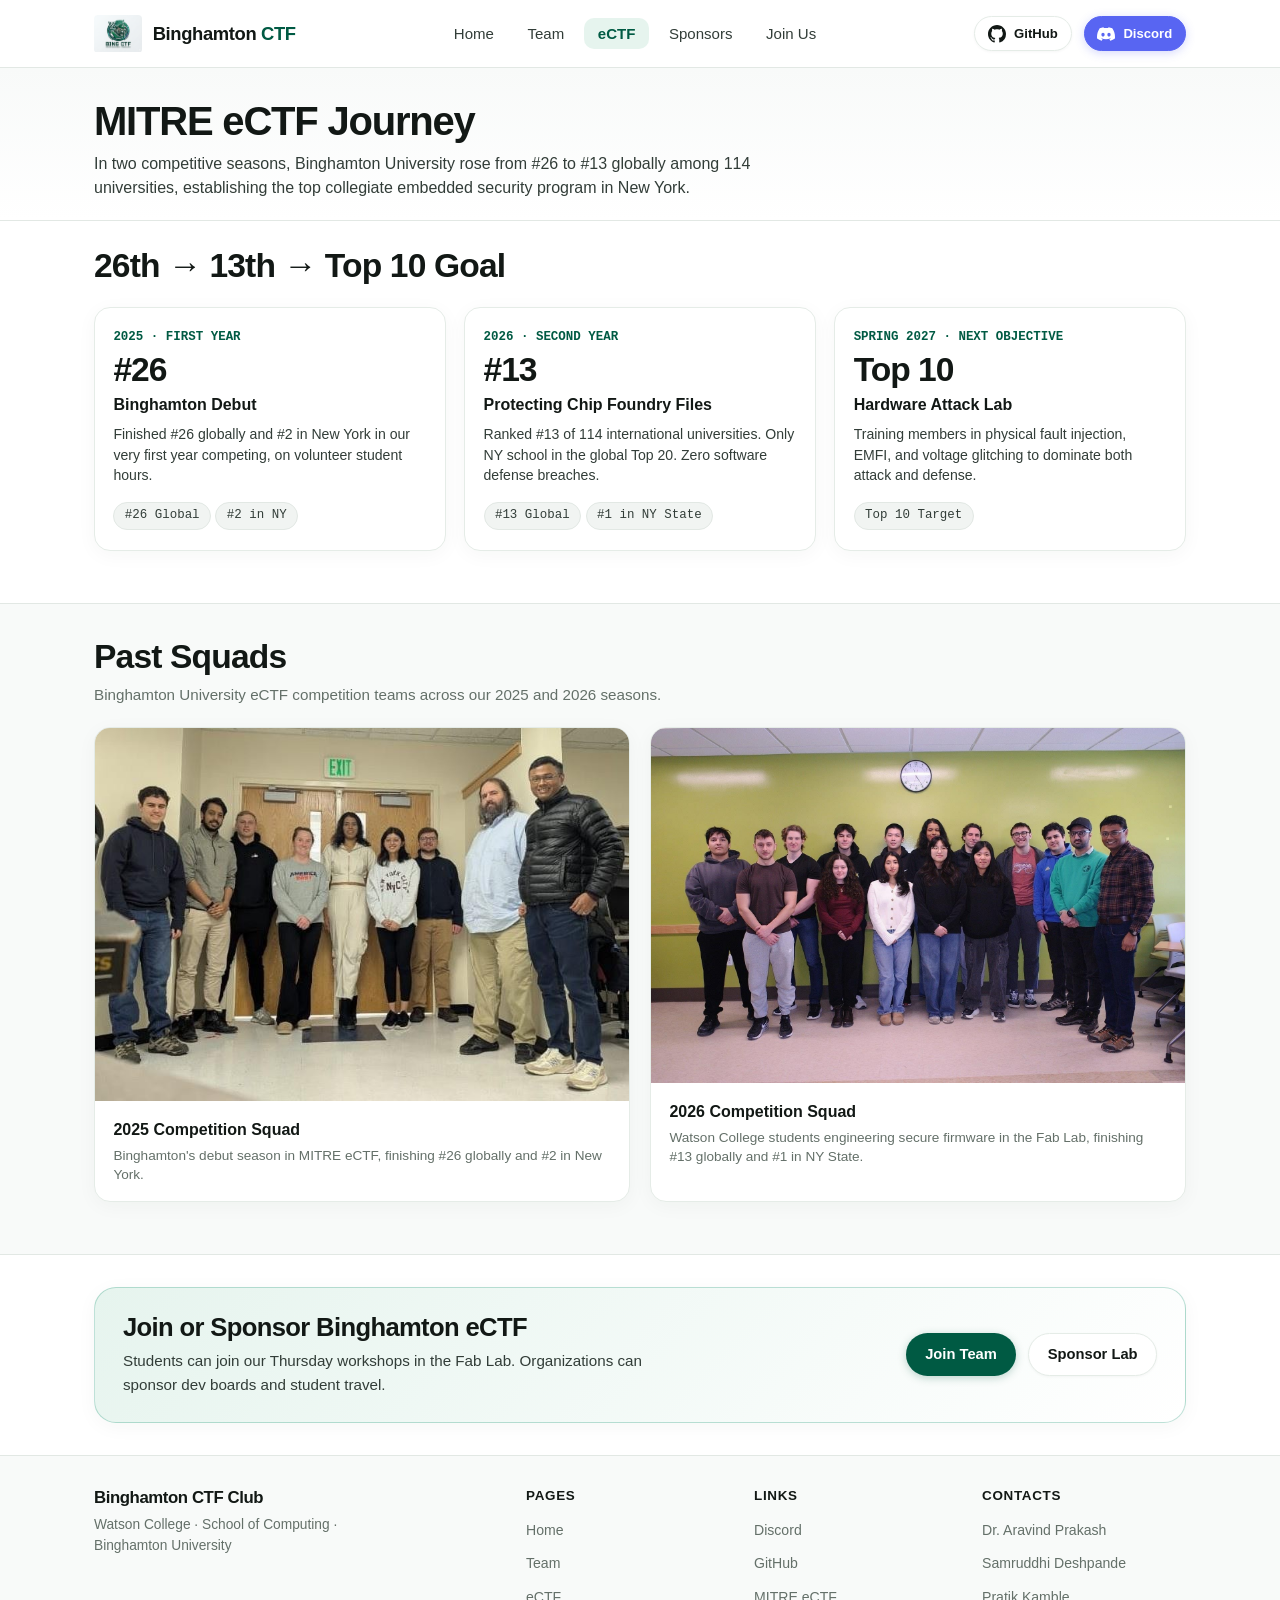
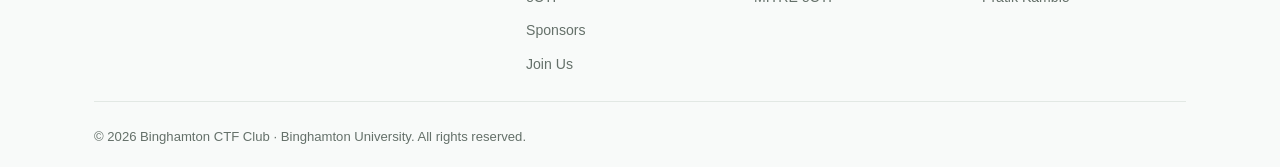
==== commit 6d5a8ede: "Update navigation sequence to Home, Team, eCTF, Sponsors, Join Us and remove non-working tier and co" ====
--- a/ectf.html
+++ b/ectf.html
@@ -32,8 +32,8 @@
       <nav aria-label="Main Navigation">
         <ul class="nav-links">
           <li><a href="index.html" class="nav-link">Home</a></li>
+          <li><a href="team.html" class="nav-link">Team</a></li>
           <li><a href="ectf.html" class="nav-link active">eCTF</a></li>
-          <li><a href="team.html" class="nav-link">Team</a></li>
           <li><a href="sponsors.html" class="nav-link">Sponsors</a></li>
           <li><a href="join.html" class="nav-link">Join Us</a></li>
         </ul>
@@ -60,8 +60,8 @@
   <!-- Mobile Drawer -->
   <div class="mobile-drawer" role="dialog" aria-label="Mobile Navigation">
     <a href="index.html" class="nav-link">Home</a>
+    <a href="team.html" class="nav-link">Team</a>
     <a href="ectf.html" class="nav-link active">eCTF</a>
-    <a href="team.html" class="nav-link">Team</a>
     <a href="sponsors.html" class="nav-link">Sponsors</a>
     <a href="join.html" class="nav-link">Join Us</a>
     <hr style="border:none;border-top:1px solid var(--border-default);margin:0.5rem 0;">
@@ -187,8 +187,8 @@
           <h5>Pages</h5>
           <ul class="footer-links">
             <li><a href="index.html" class="footer-link">Home</a></li>
+            <li><a href="team.html" class="footer-link">Team</a></li>
             <li><a href="ectf.html" class="footer-link">eCTF</a></li>
-            <li><a href="team.html" class="footer-link">Team</a></li>
             <li><a href="sponsors.html" class="footer-link">Sponsors</a></li>
             <li><a href="join.html" class="footer-link">Join Us</a></li>
           </ul>
--- a/assets/css/ectf.css
+++ b/assets/css/ectf.css
@@ -309,7 +309,7 @@
   display: flex;
   flex-direction: column;
   gap: 0.55rem;
-  margin-bottom: 1.25rem;
+  margin-bottom: 0.25rem;
   flex-grow: 1;
 }
 
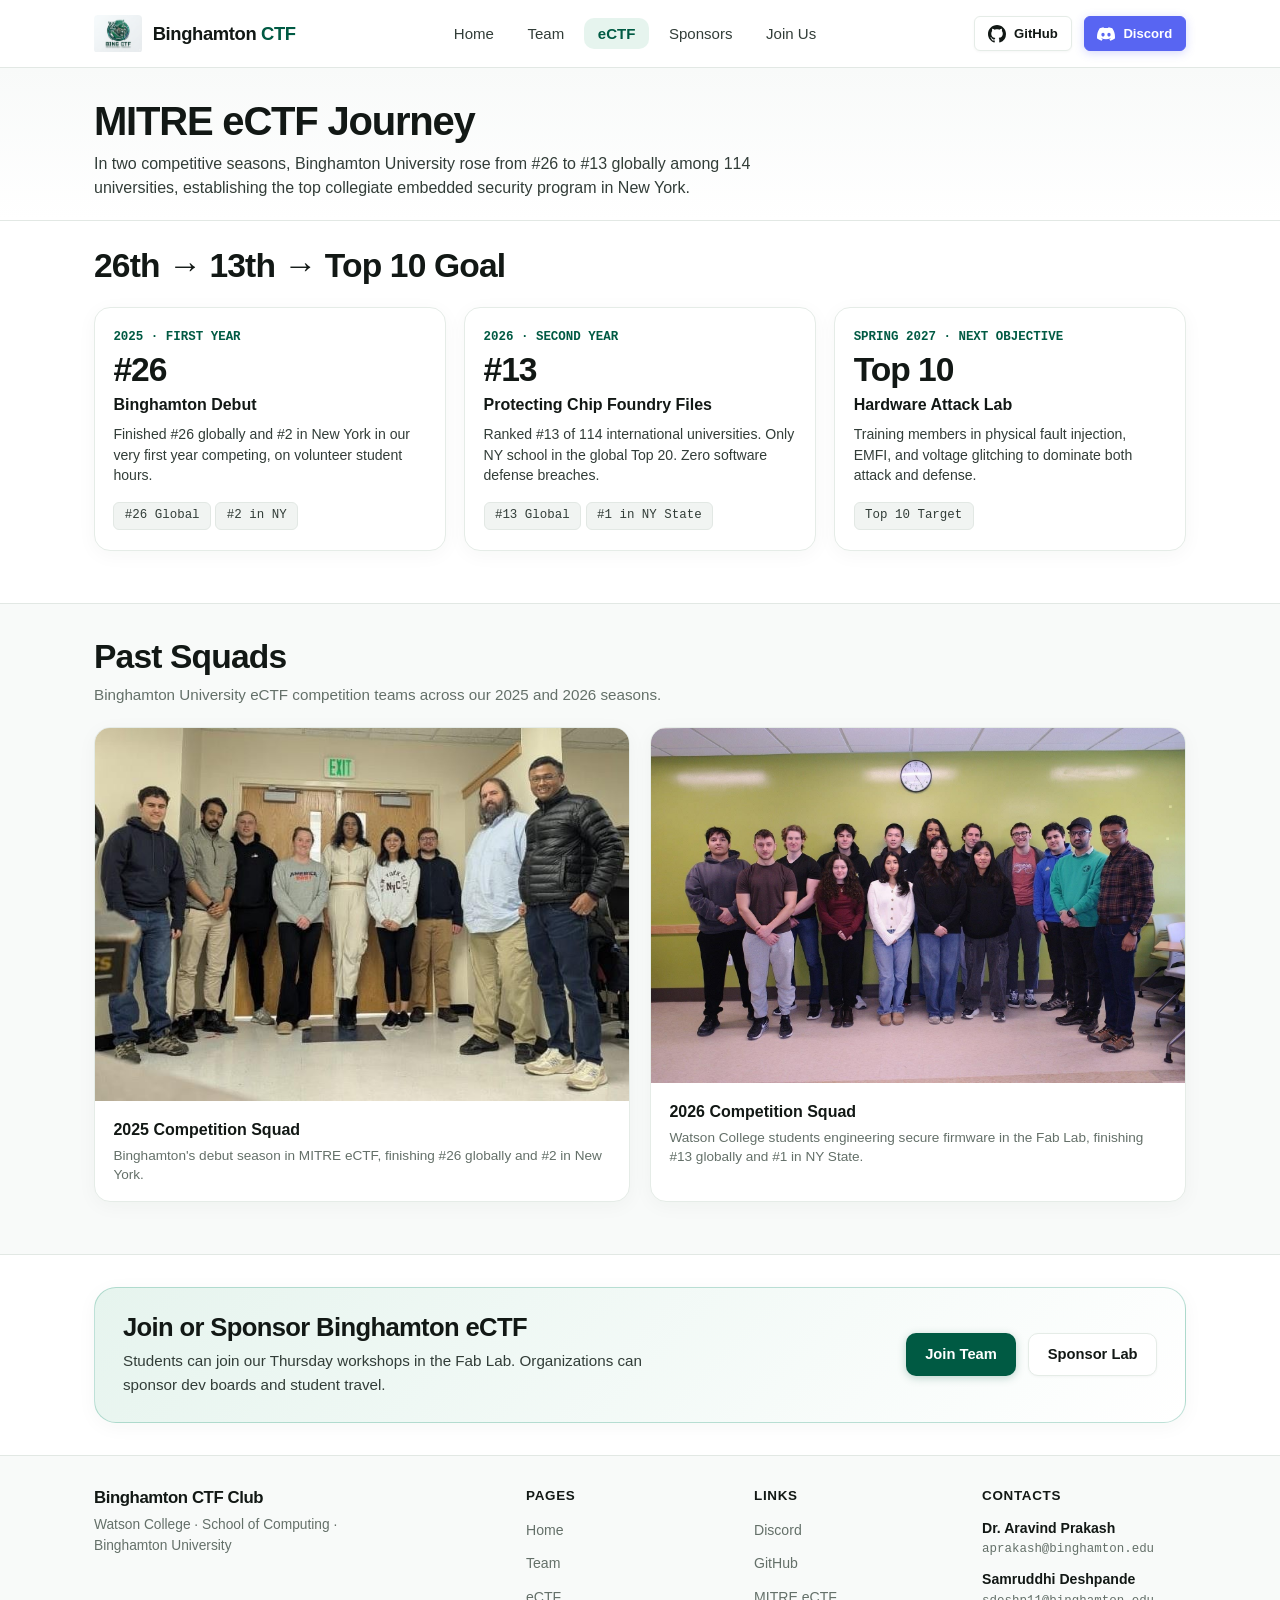
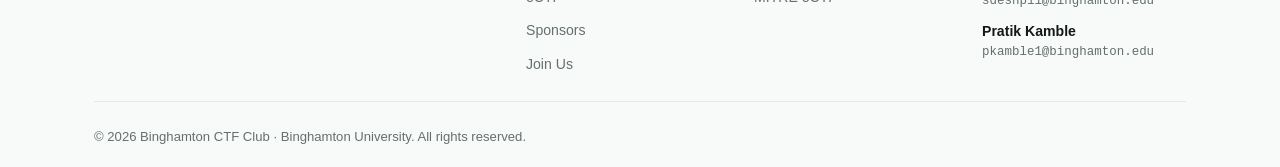
==== commit 00c9251d: "Fix team member photos in mobile view and enhance footer contact mailto links" ====
--- a/ectf.html
+++ b/ectf.html
@@ -26,7 +26,8 @@
     <div class="container header-container">
       <a href="index.html" class="brand-link" aria-label="Binghamton CTF Club Home">
         <img src="assets/images/logo.png" alt="Binghamton CTF Logo" class="brand-logo">
-        <span>Binghamton <span style="color:var(--bing-green)">CTF</span></span>
+        <span class="brand-text-full">Binghamton <span style="color:var(--bing-green)">CTF</span></span>
+        <span class="brand-text-short">Bing <span style="color:var(--bing-green)">CTF</span></span>
       </a>
 
       <nav aria-label="Main Navigation">
@@ -45,29 +46,13 @@
           <span class="desktop-only">GitHub</span>
         </a>
 
-        <a href="https://discord.gg/Rn5ER6Tw" target="_blank" rel="noopener noreferrer" class="btn btn-discord btn-sm">
+        <a href="https://discord.gg/Rn5ER6Tw" target="_blank" rel="noopener noreferrer" class="btn btn-discord btn-sm" aria-label="Join Discord">
           <svg viewBox="0 0 16 16" fill="currentColor" aria-hidden="true"><path d="M13.545 2.907a13.227 13.227 0 0 0-3.257-1.011.05.05 0 0 0-.052.025c-.141.25-.297.577-.406.833a12.19 12.19 0 0 0-3.658 0 8.258 8.258 0 0 0-.412-.833.051.051 0 0 0-.052-.025c-1.125.194-2.22.534-3.257 1.011a.041.041 0 0 0-.021.018C.356 6.024-.213 9.047.066 12.032c.001.014.01.028.021.037a13.276 13.276 0 0 0 3.995 2.02.05.05 0 0 0 .056-.019c.308-.42.582-.863.818-1.329a.05.05 0 0 0-.01-.059.051.051 0 0 0-.018-.011 8.875 8.875 0 0 1-1.248-.595.05.05 0 0 1-.02-.066.051.051 0 0 1 .015-.019c.084-.063.168-.129.248-.195a.05.05 0 0 1 .051-.007c2.619 1.196 5.454 1.196 8.041 0a.052.052 0 0 1 .053.007c.08.066.164.132.248.195a.051.051 0 0 1-.004.085 8.254 8.254 0 0 1-1.249.594.05.05 0 0 0-.03.03.052.052 0 0 0 .003.041c.24.465.515.909.817 1.329a.05.05 0 0 0 .056.019 13.235 13.235 0 0 0 4.001-2.02.049.049 0 0 0 .021-.037c.334-3.451-.559-6.449-2.366-9.106a.034.034 0 0 0-.02-.019Zm-8.198 7.307c-.789 0-1.438-.724-1.438-1.612 0-.889.637-1.613 1.438-1.613.807 0 1.45.73 1.438 1.613 0 .888-.637 1.612-1.438 1.612Zm5.316 0c-.788 0-1.438-.724-1.438-1.612 0-.889.637-1.613 1.438-1.613.807 0 1.451.73 1.438 1.613 0 .888-.631 1.612-1.438 1.612Z"/></svg>
-          <span>Discord</span>
+          <span class="desktop-only">Discord</span>
         </a>
-
-        <button type="button" class="mobile-menu-btn" aria-label="Open menu" aria-expanded="false">
-          <svg viewBox="0 0 24 24" fill="none" stroke="currentColor" stroke-width="2"><line x1="3" y1="12" x2="21" y2="12"></line><line x1="3" y1="6" x2="21" y2="6"></line><line x1="3" y1="18" x2="21" y2="18"></line></svg>
-        </button>
       </div>
     </div>
   </header>
-
-  <!-- Mobile Drawer -->
-  <div class="mobile-drawer" role="dialog" aria-label="Mobile Navigation">
-    <a href="index.html" class="nav-link">Home</a>
-    <a href="team.html" class="nav-link">Team</a>
-    <a href="ectf.html" class="nav-link active">eCTF</a>
-    <a href="sponsors.html" class="nav-link">Sponsors</a>
-    <a href="join.html" class="nav-link">Join Us</a>
-    <hr style="border:none;border-top:1px solid var(--border-default);margin:0.5rem 0;">
-    <a href="https://discord.gg/Rn5ER6Tw" target="_blank" rel="noopener noreferrer" class="btn btn-discord" style="width:100%">Join Our Discord</a>
-    <a href="https://github.com/bing-ctf" target="_blank" rel="noopener noreferrer" class="btn btn-secondary" style="width:100%;margin-top:0.5rem">GitHub Organization</a>
-  </div>
 
   <main id="main-content">
     <!-- Page Header -->
@@ -204,9 +189,24 @@
         <div class="footer-col">
           <h5>Contacts</h5>
           <ul class="footer-links">
-            <li><a href="mailto:aprakash@binghamton.edu" class="footer-link">Dr. Aravind Prakash</a></li>
-            <li><a href="mailto:sdeshp11@binghamton.edu" class="footer-link">Samruddhi Deshpande</a></li>
-            <li><a href="mailto:pkamble1@binghamton.edu" class="footer-link">Pratik Kamble</a></li>
+            <li>
+              <a href="mailto:aprakash@binghamton.edu?subject=Binghamton%20CTF%20Inquiry" class="footer-link">
+                <strong>Dr. Aravind Prakash</strong>
+                <span class="footer-email">aprakash@binghamton.edu</span>
+              </a>
+            </li>
+            <li>
+              <a href="mailto:sdeshp11@binghamton.edu?subject=Binghamton%20CTF%20Inquiry" class="footer-link">
+                <strong>Samruddhi Deshpande</strong>
+                <span class="footer-email">sdeshp11@binghamton.edu</span>
+              </a>
+            </li>
+            <li>
+              <a href="mailto:pkamble1@binghamton.edu?subject=Binghamton%20CTF%20Inquiry" class="footer-link">
+                <strong>Pratik Kamble</strong>
+                <span class="footer-email">pkamble1@binghamton.edu</span>
+              </a>
+            </li>
           </ul>
         </div>
       </div>
@@ -215,6 +215,30 @@
       </div>
     </div>
   </footer>
+
+  <!-- Mobile Bottom Navigation (Instagram Style) -->
+  <nav class="mobile-bottom-nav" aria-label="Mobile Navigation">
+    <a href="index.html" class="bottom-nav-item" aria-label="Home">
+      <svg viewBox="0 0 24 24" fill="none" stroke="currentColor" stroke-width="2" aria-hidden="true"><path d="M3 9l9-7 9 7v11a2 2 0 0 1-2 2H5a2 2 0 0 1-2-2z"></path><polyline points="9 22 9 12 15 12 15 22"></polyline></svg>
+      <span>Home</span>
+    </a>
+    <a href="team.html" class="bottom-nav-item" aria-label="Team">
+      <svg viewBox="0 0 24 24" fill="none" stroke="currentColor" stroke-width="2" aria-hidden="true"><path d="M17 21v-2a4 4 0 0 0-4-4H5a4 4 0 0 0-4 4v2"></path><circle cx="9" cy="7" r="4"></circle><path d="M23 21v-2a4 4 0 0 0-3-3.87"></path><path d="M16 3.13a4 4 0 0 1 0 7.75"></path></svg>
+      <span>Team</span>
+    </a>
+    <a href="ectf.html" class="bottom-nav-item active" aria-label="eCTF">
+      <svg viewBox="0 0 24 24" fill="none" stroke="currentColor" stroke-width="2" aria-hidden="true"><path d="M4 15s1-1 4-1 5 2 8 2 4-1 4-1V3s-1 1-4 1-5-2-8-2-4 1-4 1z"></path><line x1="4" y1="22" x2="4" y2="15"></line></svg>
+      <span>eCTF</span>
+    </a>
+    <a href="sponsors.html" class="bottom-nav-item" aria-label="Sponsors">
+      <svg viewBox="0 0 24 24" fill="none" stroke="currentColor" stroke-width="2" aria-hidden="true"><polygon points="12 2 15.09 8.26 22 9.27 17 14.14 18.18 21.02 12 17.77 5.82 21.02 7 14.14 2 9.27 8.91 8.26 12 2"></polygon></svg>
+      <span>Sponsors</span>
+    </a>
+    <a href="join.html" class="bottom-nav-item" aria-label="Join Us">
+      <svg viewBox="0 0 24 24" fill="none" stroke="currentColor" stroke-width="2" aria-hidden="true"><path d="M16 21v-2a4 4 0 0 0-4-4H5a4 4 0 0 0-4 4v2"></path><circle cx="8.5" cy="7" r="4"></circle><line x1="20" y1="8" x2="20" y2="14"></line><line x1="23" y1="11" x2="17" y2="11"></line></svg>
+      <span>Join Us</span>
+    </a>
+  </nav>
 
   <script src="assets/js/main.js"></script>
 </body>
--- a/assets/css/style.css
+++ b/assets/css/style.css
@@ -174,6 +174,10 @@
   color: var(--bing-green);
 }
 
+.brand-text-short {
+  display: none;
+}
+
 .brand-logo {
   height: 38px;
   width: auto;
@@ -227,49 +231,70 @@
 }
 
 
-/* Mobile Menu Button */
-.mobile-menu-btn {
+/* ==========================================================================
+   Mobile Bottom Navigation Bar (Instagram Style)
+   ========================================================================== */
+.mobile-bottom-nav {
   display: none;
-  background: transparent;
-  border: 1px solid var(--border-default);
-  color: var(--text-primary);
-  width: 38px;
-  height: 38px;
-  border-radius: var(--radius-md);
-  align-items: center;
-  justify-content: center;
-  cursor: pointer;
-}
-
-.mobile-menu-btn svg {
-  width: 20px;
-  height: 20px;
-}
-
-/* Mobile Drawer */
-.mobile-drawer {
-  display: none;
-  position: fixed;
-  top: var(--nav-height);
-  left: 0;
-  right: 0;
-  bottom: 0;
-  background-color: var(--surface-base);
-  border-top: 1px solid var(--border-default);
-  padding: 1.5rem;
-  z-index: 99;
-  flex-direction: column;
-  gap: 0.5rem;
-  overflow-y: auto;
-}
-
-.mobile-drawer.is-open {
-  display: flex;
-}
-
-.mobile-drawer .nav-link {
-  font-size: 1.1rem;
-  padding: 0.75rem 1rem;
+}
+
+@media (max-width: 768px) {
+  body {
+    padding-bottom: calc(62px + env(safe-area-inset-bottom, 0px));
+  }
+
+  .mobile-bottom-nav {
+    display: grid;
+    grid-template-columns: repeat(5, 1fr);
+    position: fixed;
+    bottom: 0;
+    left: 0;
+    right: 0;
+    height: calc(58px + env(safe-area-inset-bottom, 0px));
+    padding-bottom: env(safe-area-inset-bottom, 0px);
+    background-color: rgba(255, 255, 255, 0.95);
+    backdrop-filter: saturate(180%) blur(20px);
+    -webkit-backdrop-filter: saturate(180%) blur(20px);
+    border-top: 1px solid var(--border-default);
+    box-shadow: 0 -3px 16px rgba(0, 45, 30, 0.08);
+    z-index: 1000;
+  }
+
+  .bottom-nav-item {
+    display: flex;
+    flex-direction: column;
+    align-items: center;
+    justify-content: center;
+    gap: 3px;
+    color: var(--text-muted);
+    text-decoration: none;
+    font-size: 0.68rem;
+    font-weight: 500;
+    letter-spacing: 0.01em;
+    padding: 0.35rem 0.15rem;
+    transition: color var(--transition-fast), transform var(--transition-fast);
+    -webkit-tap-highlight-color: transparent;
+  }
+
+  .bottom-nav-item svg {
+    width: 21px;
+    height: 21px;
+    transition: transform var(--transition-fast), stroke var(--transition-fast);
+  }
+
+  .bottom-nav-item:active {
+    transform: scale(0.92);
+  }
+
+  .bottom-nav-item.active {
+    color: var(--bing-green);
+    font-weight: 700;
+  }
+
+  .bottom-nav-item.active svg {
+    stroke-width: 2.3;
+    filter: drop-shadow(0 2px 4px rgba(0, 90, 67, 0.25));
+  }
 }
 
 /* ==========================================================================
@@ -283,7 +308,7 @@
   padding: 0.55rem 1.15rem;
   font-size: 0.92rem;
   font-weight: 600;
-  border-radius: var(--radius-pill);
+  border-radius: var(--radius-md);
   border: 1px solid transparent;
   cursor: pointer;
   text-decoration: none;
@@ -349,6 +374,7 @@
 .btn-sm {
   padding: 0.35rem 0.8rem;
   font-size: 0.82rem;
+  border-radius: var(--radius-sm);
 }
 
 /* ==========================================================================
@@ -362,7 +388,7 @@
   font-size: 0.78rem;
   font-family: var(--font-mono);
   font-weight: 500;
-  border-radius: var(--radius-pill);
+  border-radius: var(--radius-sm);
   border: 1px solid var(--border-default);
   background: var(--surface-muted);
   color: var(--text-secondary);
@@ -443,7 +469,7 @@
   background-color: var(--surface-card);
   border: 1px solid var(--border-card);
   padding: 0.35rem 1rem;
-  border-radius: var(--radius-pill);
+  border-radius: var(--radius-md);
   box-shadow: var(--shadow-sm);
 }
 
@@ -591,7 +617,7 @@
   background: rgba(0, 90, 67, 0.92);
   color: #ffffff;
   padding: 0.25rem 0.7rem;
-  border-radius: var(--radius-pill);
+  border-radius: var(--radius-sm);
   font-size: 0.76rem;
   font-weight: 700;
   backdrop-filter: blur(8px);
@@ -986,9 +1012,33 @@
 .footer-link {
   font-size: 0.88rem;
   color: var(--text-muted);
-}
-
+  text-decoration: none;
+  transition: color var(--transition-fast);
+}
+
+.footer-link strong {
+  display: block;
+  color: var(--text-primary);
+  font-weight: 600;
+  font-size: 0.88rem;
+  transition: color var(--transition-fast);
+}
+
+.footer-link:hover strong,
 .footer-link:hover {
+  color: var(--bing-green);
+}
+
+.footer-email {
+  display: block;
+  font-size: 0.78rem;
+  color: var(--text-muted);
+  font-family: var(--font-mono);
+  margin-top: 1px;
+  transition: color var(--transition-fast);
+}
+
+.footer-link:hover .footer-email {
   color: var(--bing-green);
 }
 
@@ -1051,8 +1101,27 @@
     display: none;
   }
 
-  .mobile-menu-btn {
+  .mobile-menu-btn,
+  .mobile-drawer {
+    display: none !important;
+  }
+
+  .header-actions {
+    gap: 0.5rem;
+  }
+
+  .header-actions .btn-sm {
+    padding: 0;
+    width: 36px;
+    height: 36px;
+    border-radius: var(--radius-md);
     display: inline-flex;
+    align-items: center;
+    justify-content: center;
+  }
+
+  .header-actions .btn-sm .desktop-only {
+    display: none;
   }
 
   .hero-trio-grid {
@@ -1078,6 +1147,14 @@
     padding-right: 1rem;
   }
 
+  .brand-text-full {
+    display: none;
+  }
+
+  .brand-text-short {
+    display: inline;
+  }
+
   .hero-trio-grid {
     max-width: 100%;
   }
--- a/assets/css/ectf.css
+++ b/assets/css/ectf.css
@@ -216,7 +216,7 @@
 
 .tiers-grid {
   display: grid;
-  grid-template-columns: repeat(auto-fit, minmax(280px, 1fr));
+  grid-template-columns: repeat(3, 1fr);
   gap: 1.25rem;
   margin: 1.5rem 0;
   align-items: stretch;
@@ -369,9 +369,47 @@
 @media (max-width: 680px) {
   .member-card-horizontal {
     grid-template-columns: 1fr;
-  }
+    display: flex;
+    flex-direction: column;
+    align-items: center;
+    padding: 1.5rem 1.25rem;
+  }
+
   .member-card-horizontal .member-photo-wrap {
-    height: 240px;
+    width: 160px;
+    height: 160px;
+    min-height: 160px;
+    max-width: 160px;
+    border-radius: var(--radius-lg);
+    border: 2px solid var(--border-default);
+    box-shadow: 0 4px 14px rgba(0, 45, 30, 0.08);
+    margin: 0 auto 0.75rem auto;
+    overflow: hidden;
+    background-color: var(--surface-muted);
+  }
+
+  .member-card-horizontal .member-photo-wrap img {
+    width: 100%;
+    height: 100%;
+    object-fit: cover;
+    object-position: center top;
+  }
+
+  .member-card-horizontal .member-info {
+    padding: 0;
+    width: 100%;
+    text-align: center;
+  }
+
+  .member-card-horizontal .member-bio {
+    text-align: left;
+    margin: 0.75rem 0 1rem;
+  }
+
+  .member-card-horizontal .member-links {
+    justify-content: center;
+    flex-wrap: wrap;
+    gap: 0.5rem;
   }
 }
 
@@ -398,7 +436,7 @@
   width: 100%;
   height: 100%;
   object-fit: cover;
-  object-position: center 20%;
+  object-position: center top;
 }
 
 .member-info {
@@ -534,7 +572,10 @@
   }
 
   .tiers-grid {
-    grid-template-columns: repeat(2, 1fr);
+    grid-template-columns: 1fr;
+    max-width: 500px;
+    margin-left: auto;
+    margin-right: auto;
   }
 
   .discord-box {
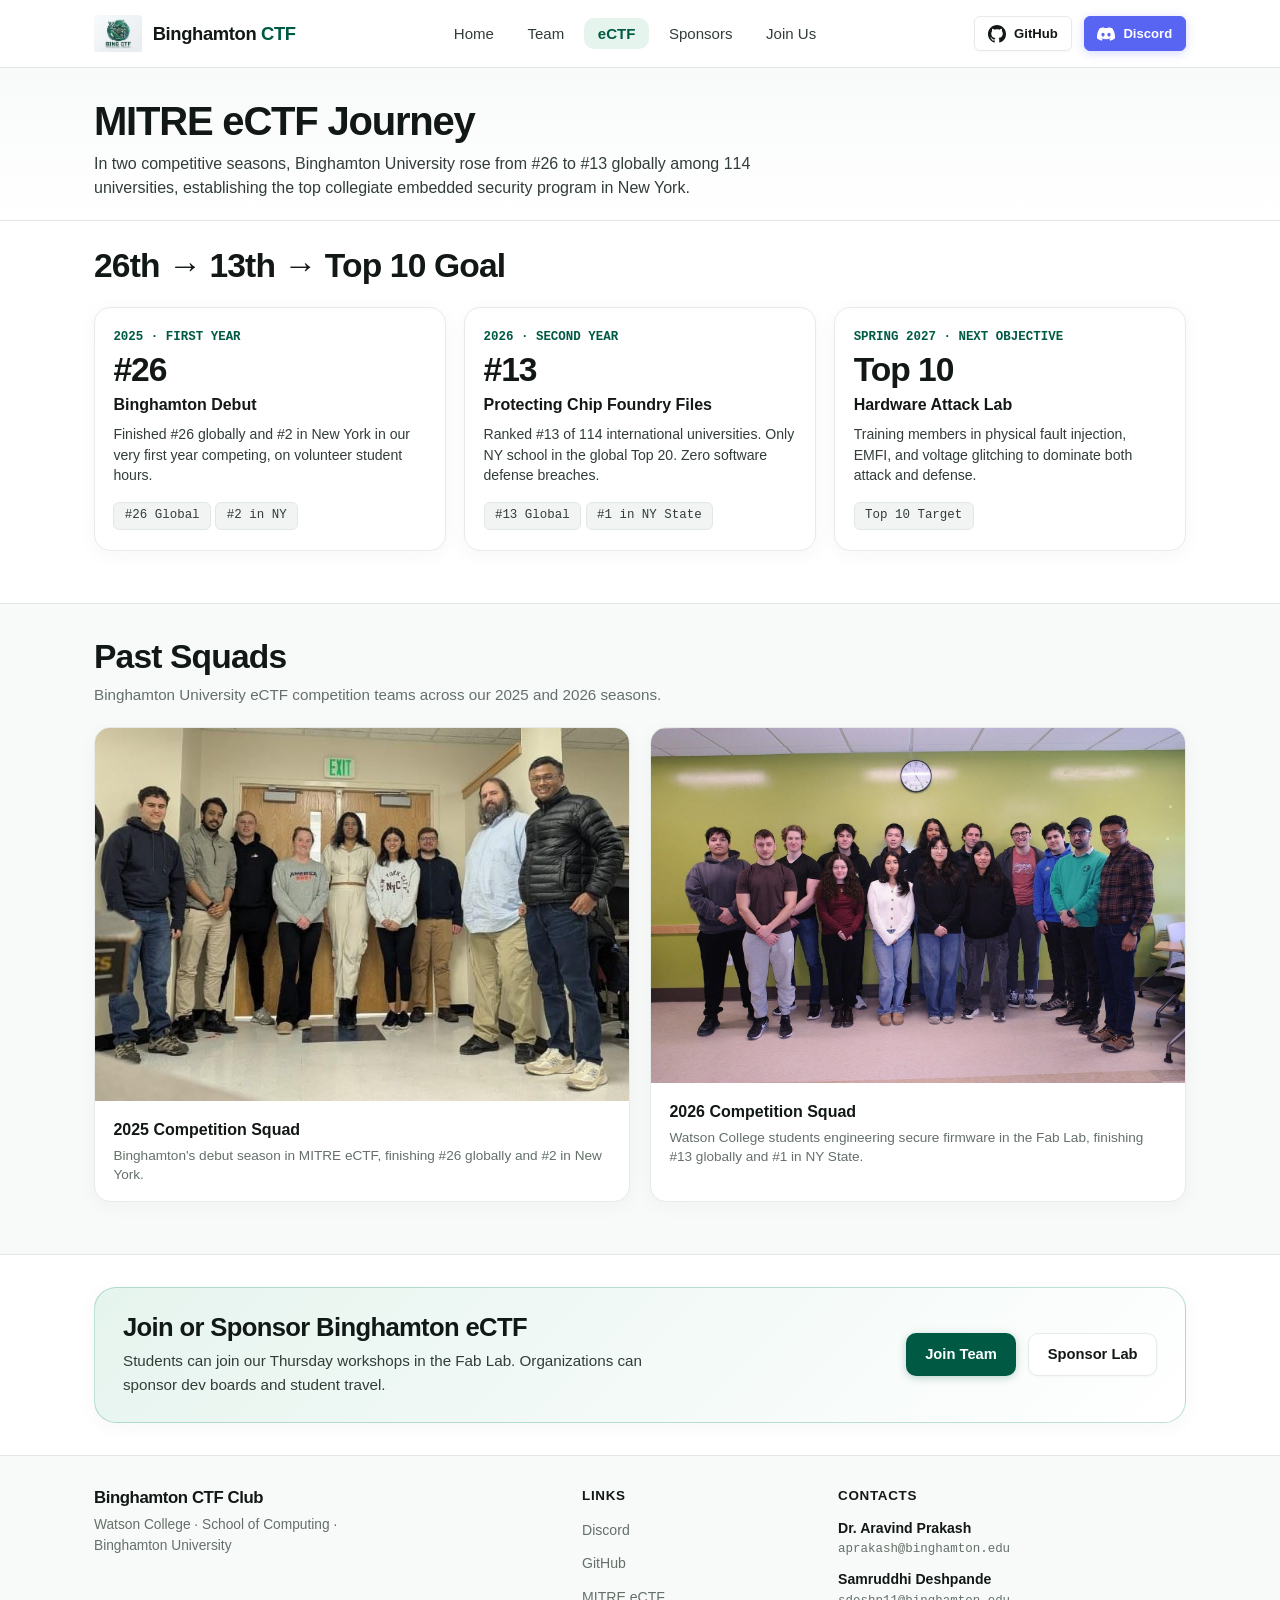
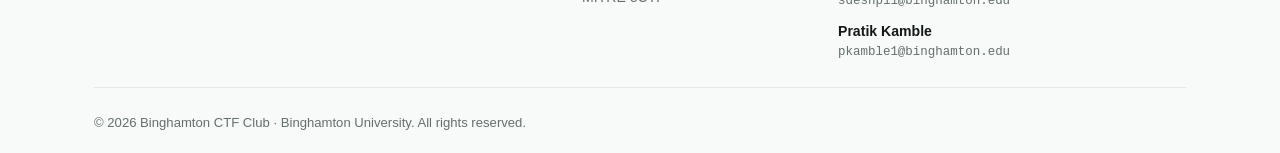
==== commit 0b8fe59f: "Remove Pages column from footer and add organization README template" ====
--- a/ectf.html
+++ b/ectf.html
@@ -168,16 +168,7 @@
           <h4>Binghamton CTF Club</h4>
           <p>Watson College · School of Computing · Binghamton University</p>
         </div>
-        <div class="footer-col">
-          <h5>Pages</h5>
-          <ul class="footer-links">
-            <li><a href="index.html" class="footer-link">Home</a></li>
-            <li><a href="team.html" class="footer-link">Team</a></li>
-            <li><a href="ectf.html" class="footer-link">eCTF</a></li>
-            <li><a href="sponsors.html" class="footer-link">Sponsors</a></li>
-            <li><a href="join.html" class="footer-link">Join Us</a></li>
-          </ul>
-        </div>
+
         <div class="footer-col">
           <h5>Links</h5>
           <ul class="footer-links">
--- a/assets/css/style.css
+++ b/assets/css/style.css
@@ -976,7 +976,7 @@
 
 .footer-grid {
   display: grid;
-  grid-template-columns: 2fr 1fr 1fr 1fr;
+  grid-template-columns: 2fr 1fr 1.5fr;
   gap: 1.5rem;
   margin-bottom: 1.5rem;
 }
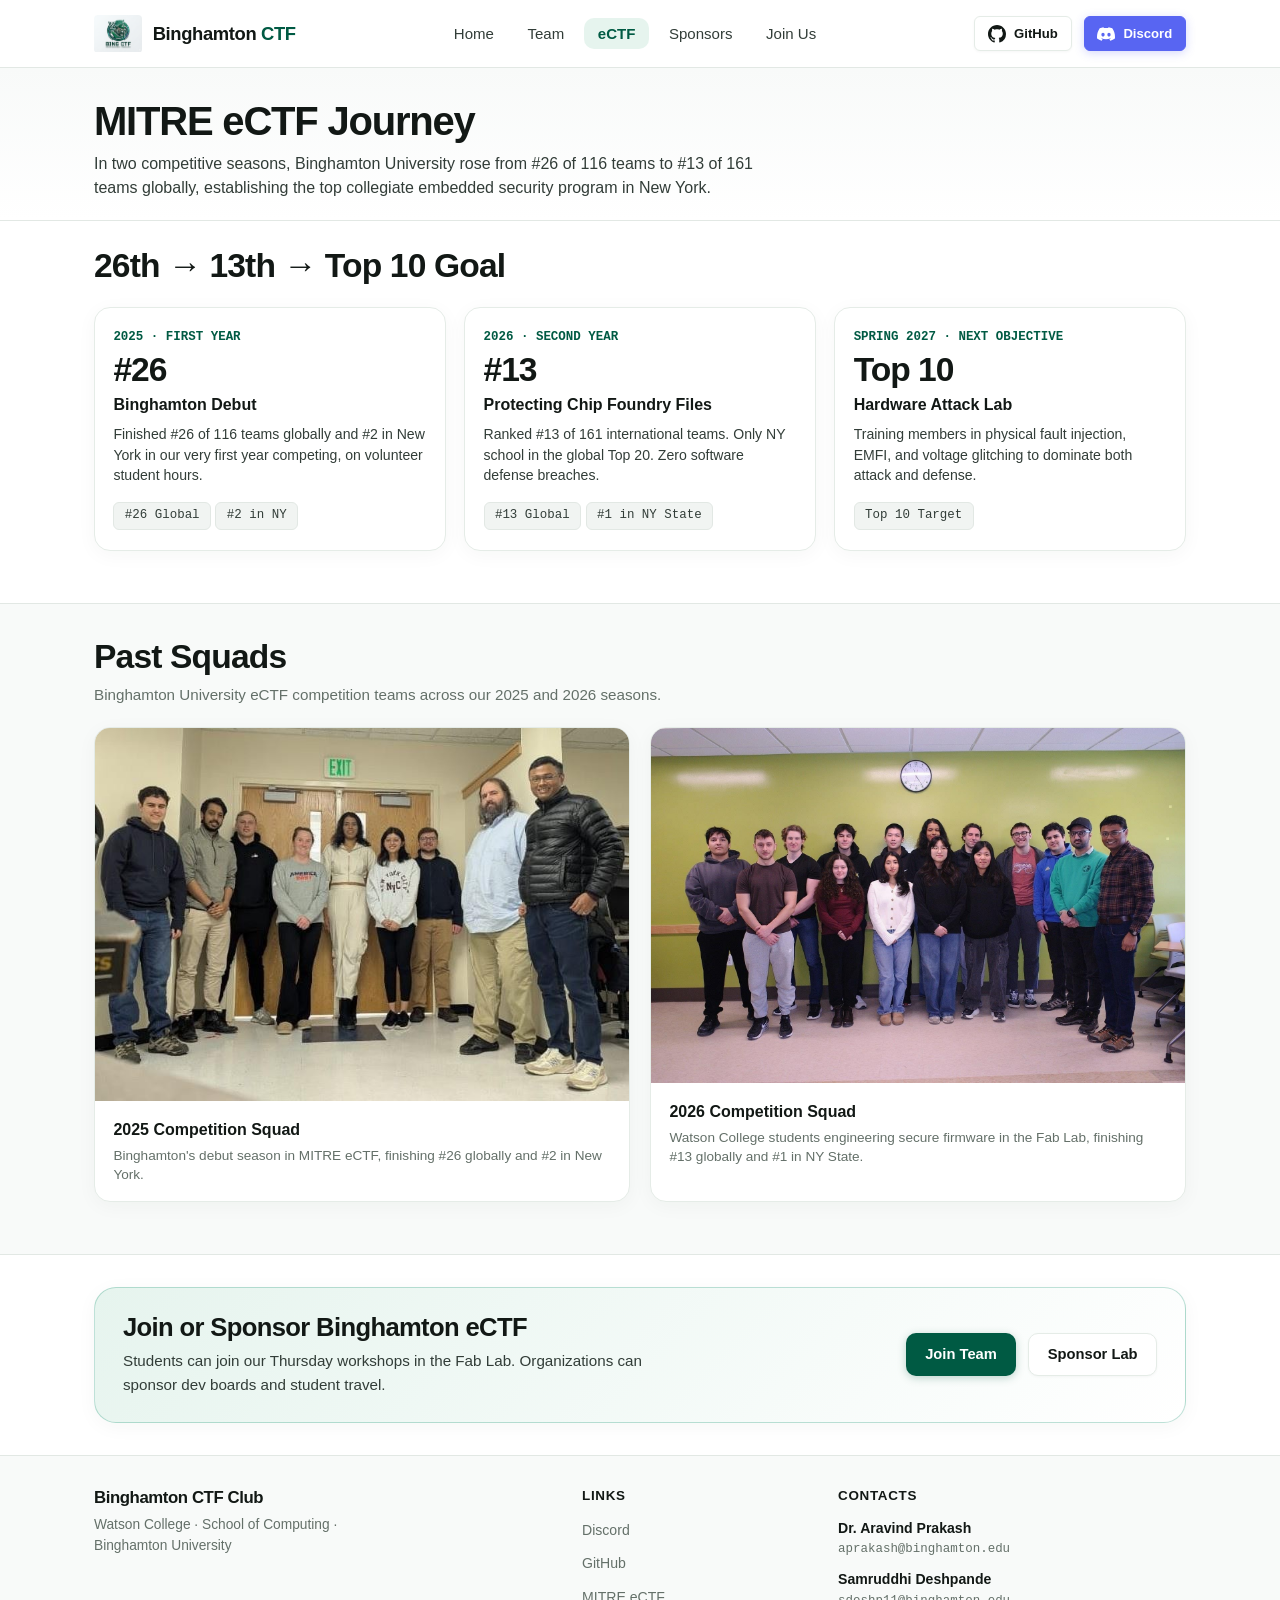
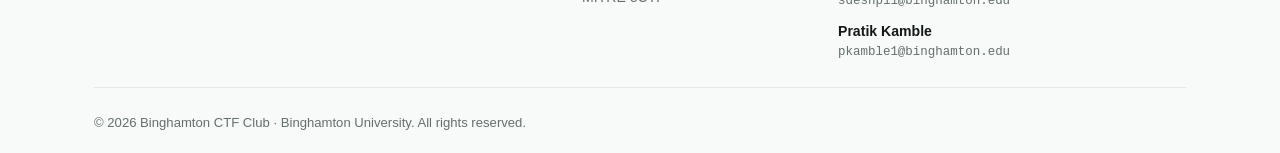
==== commit b04492b8: "Align sponsorship tiers with official flyer: Bronze (k), Silver (k), Gold (k), Platinum (k)" ====
--- a/ectf.html
+++ b/ectf.html
@@ -3,21 +3,61 @@
 <head>
   <meta charset="UTF-8">
   <meta name="viewport" content="width=device-width, initial-scale=1.0, viewport-fit=cover">
-  <title>eCTF Journey | Binghamton CTF Club</title>
-  <meta name="description" content="Binghamton University's MITRE eCTF journey. Ranked #13 globally among 114 universities and #1 in NY State.">
-  <meta name="keywords" content="eCTF, MITRE eCTF, Binghamton University, embedded security, hardware hacking, fault injection, Watson College">
+  <title>eCTF Track Record | Binghamton CTF Club</title>
+  <meta name="description" content="Binghamton University's MITRE eCTF track record. Ranked #13 globally among 161 teams and #1 in NY State in 2026. Hardware security, side-channel analysis, and fault injection.">
+  <meta name="keywords" content="eCTF, MITRE eCTF, Binghamton University, embedded security, hardware hacking, fault injection, Watson College, School of Computing">
+  <meta name="author" content="Binghamton CTF Club">
+  <meta name="robots" content="index, follow, max-image-preview:large, max-snippet:-1, max-video-preview:-1">
+
+  <!-- Canonical & LLM Discovery -->
+  <link rel="canonical" href="https://bing-ctf.github.io/ectf.html">
+  <link rel="alternate" type="text/markdown" title="LLM Context Summary" href="/llms.txt">
 
   <!-- Open Graph -->
-  <meta property="og:title" content="eCTF Journey | Binghamton CTF Club">
-  <meta property="og:description" content="Ranked #13 globally among 114 universities in MITRE eCTF 2026. Hardware security, fault injection, and firmware defense.">
+  <meta property="og:site_name" content="Binghamton CTF Club">
+  <meta property="og:locale" content="en_US">
+  <meta property="og:title" content="eCTF Track Record | Binghamton CTF Club">
+  <meta property="og:description" content="Ranked #13 globally among 161 teams in MITRE eCTF 2026 and #1 in NY State. Hardware security and firmware defense.">
   <meta property="og:type" content="website">
   <meta property="og:url" content="https://bing-ctf.github.io/ectf.html">
   <meta property="og:image" content="https://bing-ctf.github.io/assets/images/ectf-team-2026.jpg">
+  <meta property="og:image:alt" content="Binghamton eCTF 2026 Team in Hardware Lab">
+
+  <!-- Twitter Card -->
+  <meta name="twitter:card" content="summary_large_image">
+  <meta name="twitter:title" content="eCTF Track Record | Binghamton CTF Club">
+  <meta name="twitter:description" content="Ranked #13 globally among 161 teams in MITRE eCTF 2026 and #1 in NY State. Hardware security and firmware defense.">
+  <meta name="twitter:image" content="https://bing-ctf.github.io/assets/images/ectf-team-2026.jpg">
 
   <!-- Favicon & Styles -->
   <link rel="icon" type="image/png" href="assets/images/logo.png">
   <link rel="stylesheet" href="assets/css/style.css">
   <link rel="stylesheet" href="assets/css/ectf.css">
+
+  <!-- Structured Data: Competition Track Record (Schema.org JSON-LD) -->
+  <script type="application/ld+json">
+  {
+    "@context": "https://schema.org",
+    "@type": "ItemPage",
+    "name": "Binghamton University MITRE eCTF Track Record",
+    "url": "https://bing-ctf.github.io/ectf.html",
+    "description": "Binghamton University's journey in the international MITRE Embedded Capture the Flag competition. Ranked #13 globally and #1 in NY State.",
+    "about": {
+      "@type": "SportsTeam",
+      "name": "Binghamton University eCTF Team",
+      "sport": "Cybersecurity & Embedded Systems Capture the Flag",
+      "parentOrganization": {
+        "@type": "CollegeOrUniversity",
+        "name": "Binghamton University"
+      },
+      "award": [
+        "13th Place Worldwide, MITRE eCTF 2026 (161 international teams)",
+        "1st Place in New York State, MITRE eCTF 2026",
+        "26th Place Worldwide, MITRE eCTF 2025 (116 international teams)"
+      ]
+    }
+  }
+  </script>
 </head>
 <body>
 
@@ -60,12 +100,11 @@
       <div class="container">
         <h1 class="page-title">MITRE eCTF Journey</h1>
         <p class="page-lead">
-          In two competitive seasons, Binghamton University rose from #26 to #13 globally among 114 universities, establishing the top collegiate embedded security program in New York.
+          In two competitive seasons, Binghamton University rose from #26 of 116 teams to #13 of 161 teams globally, establishing the top collegiate embedded security program in New York.
         </p>
       </div>
     </section>
 
-    <!-- Progression Strip -->
     <!-- Progression Strip -->
     <section class="section" style="padding-top:0">
       <div class="container">
@@ -77,7 +116,7 @@
             <div class="progression-rank">#26</div>
             <div class="progression-title">Binghamton Debut</div>
             <p class="progression-desc">
-              Finished #26 globally and #2 in New York in our very first year competing, on volunteer student hours.
+              Finished #26 of 116 teams globally and #2 in New York in our very first year competing, on volunteer student hours.
             </p>
             <div>
               <span class="tag tag-mono">#26 Global</span>
@@ -90,7 +129,7 @@
             <div class="progression-rank">#13</div>
             <div class="progression-title">Protecting Chip Foundry Files</div>
             <p class="progression-desc">
-              Ranked #13 of 114 international universities. Only NY school in the global Top 20. Zero software defense breaches.
+              Ranked #13 of 161 international teams. Only NY school in the global Top 20. Zero software defense breaches.
             </p>
             <div>
               <span class="tag tag-mono">#13 Global</span>
--- a/assets/css/style.css
+++ b/assets/css/style.css
@@ -480,7 +480,7 @@
   gap: 1.25rem;
   align-items: stretch;
   max-width: 900px;
-  margin: 0 auto;
+  margin: 1.5rem auto;
 }
 
 .hero-center-logo-card {
@@ -1127,13 +1127,20 @@
   .hero-trio-grid {
     grid-template-columns: 1fr;
     max-width: 380px;
-    margin: 0 auto;
+    width: 100%;
+    margin: 1.25rem auto 1.5rem auto;
     gap: 1rem;
   }
 
   .hero-center-logo-card {
     order: -1;
     min-height: 170px;
+  }
+
+  .hero-cta-group {
+    width: 100%;
+    display: flex;
+    justify-content: center;
   }
 
   .meeting-banner {
--- a/assets/css/ectf.css
+++ b/assets/css/ectf.css
@@ -216,7 +216,7 @@
 
 .tiers-grid {
   display: grid;
-  grid-template-columns: repeat(3, 1fr);
+  grid-template-columns: repeat(4, 1fr);
   gap: 1.25rem;
   margin: 1.5rem 0;
   align-items: stretch;
@@ -563,6 +563,15 @@
   font-family: var(--font-mono);
 }
 
+@media (max-width: 1080px) {
+  .tiers-grid {
+    grid-template-columns: repeat(2, 1fr);
+    max-width: 760px;
+    margin-left: auto;
+    margin-right: auto;
+  }
+}
+
 /* Responsive */
 @media (max-width: 900px) {
   .progression-grid,
@@ -571,13 +580,6 @@
     grid-template-columns: 1fr;
   }
 
-  .tiers-grid {
-    grid-template-columns: 1fr;
-    max-width: 500px;
-    margin-left: auto;
-    margin-right: auto;
-  }
-
   .discord-box {
     grid-template-columns: 1fr;
     text-align: center;
@@ -591,5 +593,6 @@
 @media (max-width: 600px) {
   .tiers-grid {
     grid-template-columns: 1fr;
-  }
-}
+    max-width: 480px;
+  }
+}
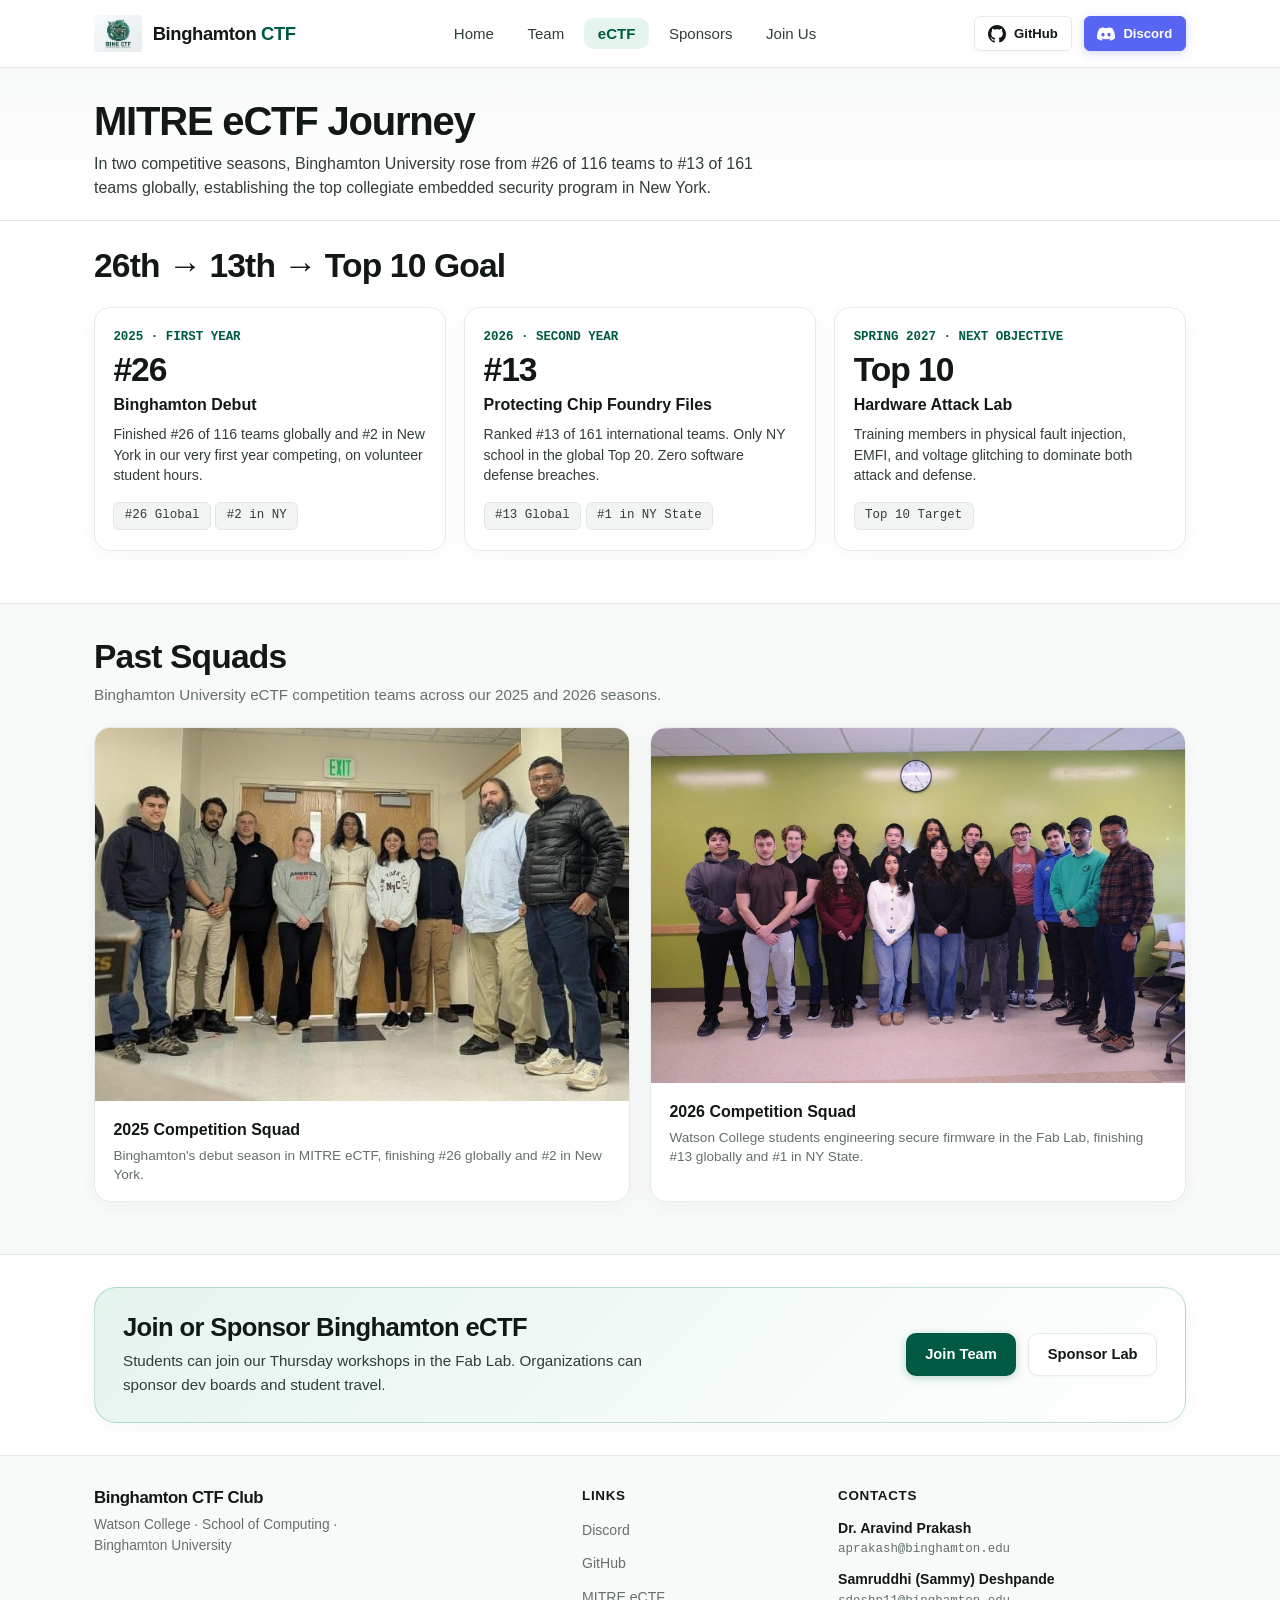
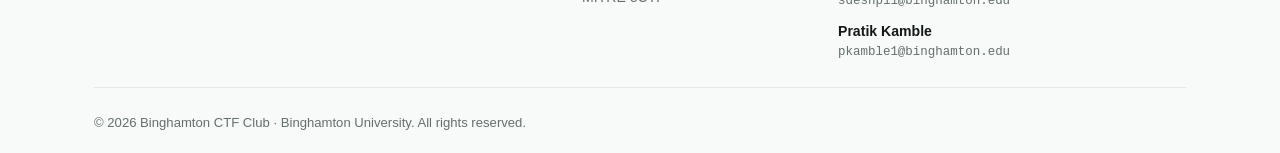
==== commit a3b5e5dd: "Update co-captain name to Samruddhi (Sammy) Deshpande across site" ====
--- a/ectf.html
+++ b/ectf.html
@@ -227,7 +227,7 @@
             </li>
             <li>
               <a href="mailto:sdeshp11@binghamton.edu?subject=Binghamton%20CTF%20Inquiry" class="footer-link">
-                <strong>Samruddhi Deshpande</strong>
+                <strong>Samruddhi (Sammy) Deshpande</strong>
                 <span class="footer-email">sdeshp11@binghamton.edu</span>
               </a>
             </li>
